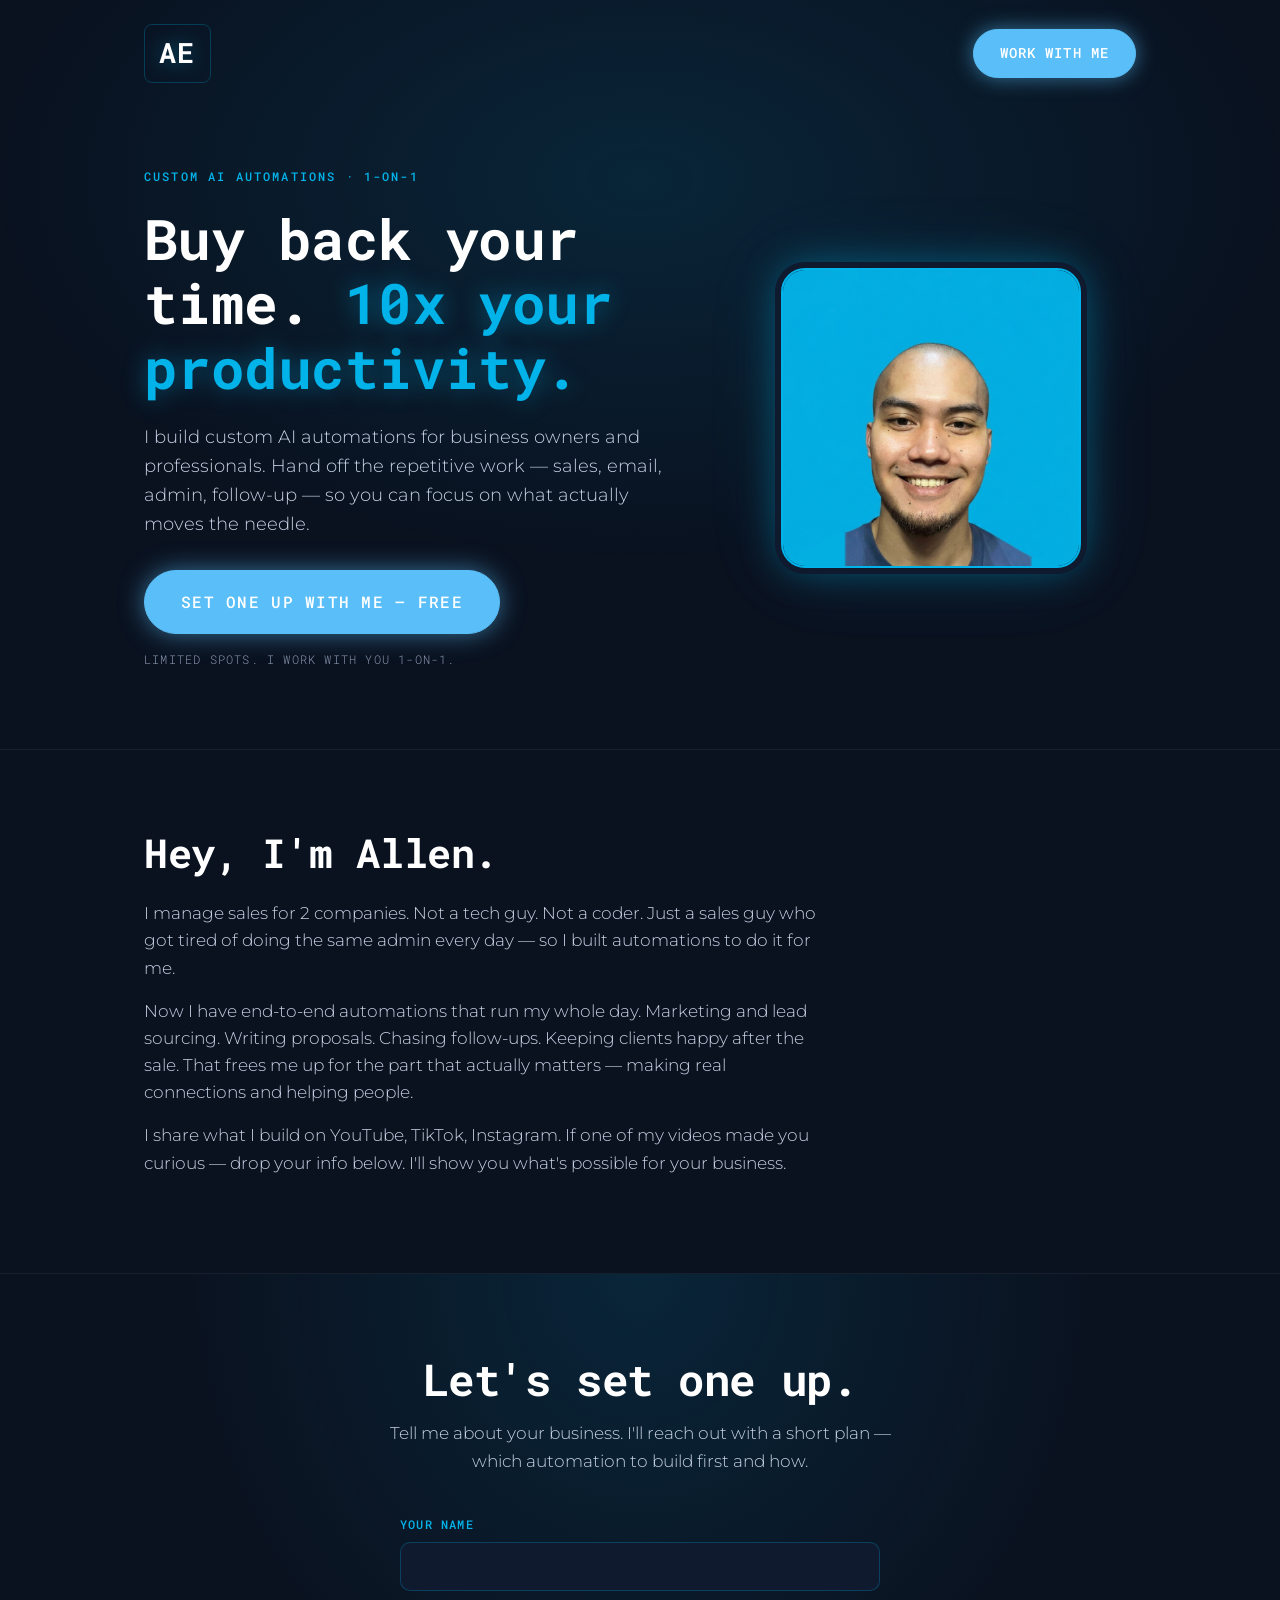
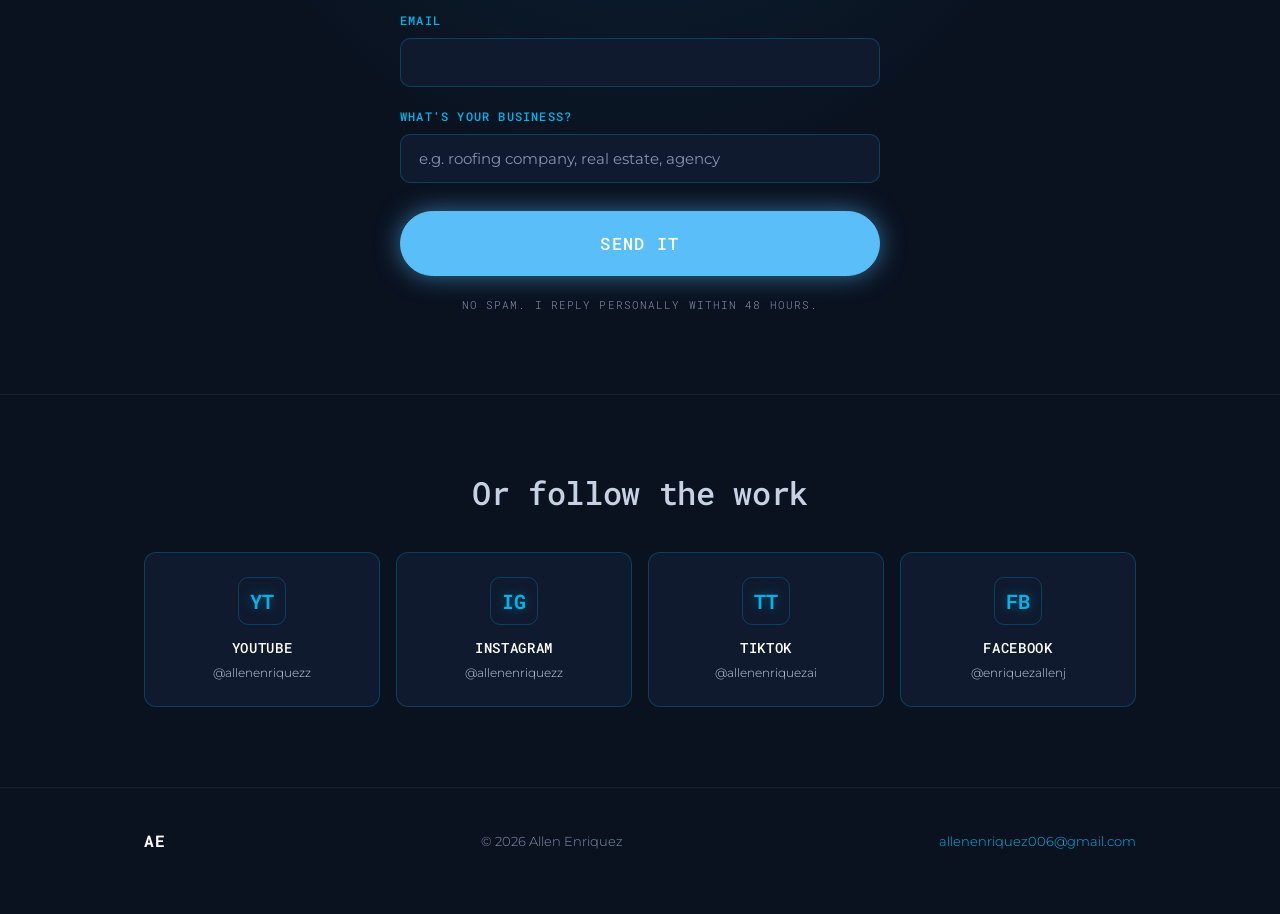
==== index.html @ 2a0cb43e "Brighter body text, bigger matching CTAs, reworded about close" ====
<!doctype html>
<html lang="en">
<head>
<meta charset="utf-8" />
<meta name="viewport" content="width=device-width, initial-scale=1" />
<title>Allen Enriquez — Buy Back Your Time with AI Automations</title>
<meta name="description" content="I build custom AI automations for business owners and professionals. Buy back your time. 10x your productivity." />
<meta property="og:title" content="Allen Enriquez — Buy Back Your Time with AI Automations" />
<meta property="og:description" content="Custom AI automations for business owners and professionals. Buy back your time. 10x your productivity." />
<meta property="og:type" content="website" />
<meta property="og:image" content="profile.png" />
<link rel="preconnect" href="https://fonts.googleapis.com" />
<link rel="preconnect" href="https://fonts.gstatic.com" crossorigin />
<link href="https://fonts.googleapis.com/css2?family=Montserrat:wght@300;400;600&family=Roboto+Mono:wght@500;700&display=swap" rel="stylesheet" />
<link rel="stylesheet" href="style.css" />
</head>
<body>

<div class="bg-glow"></div>

<header class="nav">
  <div class="wrap nav-inner">
    <a class="logo" href="/" aria-label="Allen Enriquez home">AE</a>
    <a class="nav-cta" href="#connect">Work with me</a>
  </div>
</header>

<section class="hero">
  <div class="wrap hero-grid">
    <div class="hero-copy">
      <p class="kicker">CUSTOM AI AUTOMATIONS · 1-ON-1</p>
      <h1>Buy back your time. <span class="hl">10x your productivity.</span></h1>
      <p class="sub">I build custom AI automations for business owners and professionals. Hand off the repetitive work — sales, email, admin, follow-up — so you can focus on what actually moves the needle.</p>
      <a class="btn primary" href="#connect">Set one up with me — free</a>
      <p class="trust">Limited spots. I work with you 1-on-1.</p>
    </div>
    <div class="hero-photo">
      <div class="photo-frame">
        <img src="profile.png" alt="Allen Enriquez" />
      </div>
    </div>
  </div>
</section>

<section class="about">
  <div class="wrap">
    <h2>Hey, I'm Allen.</h2>
    <p>I manage sales for 2 companies. Not a tech guy. Not a coder. Just a sales guy who got tired of doing the same admin every day — so I built automations to do it for me.</p>
    <p>Now I have end-to-end automations that run my whole day. Marketing and lead sourcing. Writing proposals. Chasing follow-ups. Keeping clients happy after the sale. That frees me up for the part that actually matters — making real connections and helping people.</p>
    <p>I share what I build on YouTube, TikTok, Instagram. If one of my videos made you curious — drop your info below. I'll show you what's possible for your business.</p>
  </div>
</section>

<section id="connect" class="connect">
  <div class="wrap">
    <h2>Let's set one up.</h2>
    <p class="connect-sub">Tell me about your business. I'll reach out with a short plan — which automation to build first and how.</p>

    <form class="lead-form" action="https://formspree.io/f/xeevzwkg" method="POST">
      <div class="field">
        <label for="name">Your name</label>
        <input id="name" name="name" type="text" required autocomplete="name" />
      </div>
      <div class="field">
        <label for="email">Email</label>
        <input id="email" name="email" type="email" required autocomplete="email" />
      </div>
      <div class="field">
        <label for="business">What's your business?</label>
        <input id="business" name="business" type="text" required placeholder="e.g. roofing company, real estate, agency" />
      </div>
      <button type="submit" class="btn primary big">Send it</button>
      <p class="form-note">No spam. I reply personally within 48 hours.</p>
    </form>
  </div>
</section>

<section class="socials">
  <div class="wrap">
    <h2>Or follow the work</h2>
    <div class="social-grid">
      <a class="social-card" href="https://www.youtube.com/@allenenriquezz" target="_blank" rel="noopener">
        <div class="social-icon">YT</div>
        <div class="social-label">YouTube</div>
        <div class="social-handle">@allenenriquezz</div>
      </a>
      <a class="social-card" href="https://www.instagram.com/allenenriquezz" target="_blank" rel="noopener">
        <div class="social-icon">IG</div>
        <div class="social-label">Instagram</div>
        <div class="social-handle">@allenenriquezz</div>
      </a>
      <a class="social-card" href="https://www.tiktok.com/@allenenriquezai" target="_blank" rel="noopener">
        <div class="social-icon">TT</div>
        <div class="social-label">TikTok</div>
        <div class="social-handle">@allenenriquezai</div>
      </a>
      <a class="social-card" href="https://www.facebook.com/profile.php?id=61574343211417" target="_blank" rel="noopener">
        <div class="social-icon">FB</div>
        <div class="social-label">Facebook</div>
        <div class="social-handle">@enriquezallenj</div>
      </a>
    </div>
  </div>
</section>

<footer>
  <div class="wrap foot">
    <p class="foot-logo">AE</p>
    <p>&copy; <span id="yr"></span> Allen Enriquez</p>
    <p><a href="mailto:allenenriquez006@gmail.com">allenenriquez006@gmail.com</a></p>
  </div>
</footer>

<script>document.getElementById('yr').textContent = new Date().getFullYear();</script>
</body>
</html>
---- style.css ----
:root {
  --blue: #02B3E9;
  --blue-glow: rgba(2, 179, 233, 0.45);
  --blue-soft: rgba(2, 179, 233, 0.12);
  --btn-blue: #5ABEF8;
  --btn-blue-hover: #3FA8E8;
  --btn-blue-glow: rgba(90, 190, 248, 0.55);
  --navy: #0a1220;
  --navy-2: #0f1a2e;
  --navy-3: #162341;
  --white: #ffffff;
  --grey: #c6d1e3;
  --grey-dim: #8592ab;
  --border: rgba(2, 179, 233, 0.25);
}

* { box-sizing: border-box; margin: 0; padding: 0; }

html, body {
  background: var(--navy);
  color: var(--white);
  font-family: 'Montserrat', system-ui, -apple-system, sans-serif;
  font-weight: 300;
  line-height: 1.6;
  -webkit-font-smoothing: antialiased;
  overflow-x: hidden;
}

.bg-glow {
  position: fixed;
  top: -30vh;
  left: 50%;
  transform: translateX(-50%);
  width: 120vw;
  height: 100vh;
  background: radial-gradient(ellipse at center, var(--blue-soft) 0%, transparent 60%);
  pointer-events: none;
  z-index: 0;
}

.wrap {
  max-width: 1040px;
  margin: 0 auto;
  padding: 0 24px;
  position: relative;
  z-index: 1;
}

a { color: var(--blue); text-decoration: none; }
a:hover { opacity: 0.85; }

h1, h2, h3 {
  font-family: 'Roboto Mono', monospace;
  font-weight: 700;
  letter-spacing: -0.01em;
  line-height: 1.15;
}

.hl {
  color: var(--blue);
  text-shadow: 0 0 24px var(--blue-glow);
}

/* Nav */
.nav {
  padding: 24px 0;
  position: relative;
  z-index: 10;
}
.nav-inner {
  display: flex;
  justify-content: space-between;
  align-items: center;
}
.logo {
  font-family: 'Roboto Mono', monospace;
  font-weight: 700;
  font-size: 28px;
  color: var(--white);
  letter-spacing: 0.05em;
  text-shadow: 0 0 20px var(--blue-glow);
  border: 1px solid var(--border);
  padding: 6px 14px;
  border-radius: 8px;
}
.nav-cta {
  font-family: 'Roboto Mono', monospace;
  font-weight: 500;
  font-size: 14px;
  text-transform: uppercase;
  letter-spacing: 0.08em;
  color: var(--white);
  background: var(--btn-blue);
  padding: 12px 26px;
  border: 1px solid var(--btn-blue);
  border-radius: 999px;
  transition: all 0.2s;
  box-shadow: 0 0 20px var(--btn-blue-glow);
}
.nav-cta:hover {
  background: var(--btn-blue-hover);
  border-color: var(--btn-blue-hover);
  box-shadow: 0 0 28px var(--btn-blue-glow);
  opacity: 1;
}

/* Hero */
.hero {
  padding: 60px 0 80px;
}
.hero-grid {
  display: grid;
  grid-template-columns: 1.3fr 1fr;
  gap: 48px;
  align-items: center;
}
.kicker {
  font-family: 'Roboto Mono', monospace;
  font-size: 12px;
  font-weight: 500;
  text-transform: uppercase;
  letter-spacing: 0.18em;
  color: var(--blue);
  margin-bottom: 20px;
}
.hero h1 {
  font-size: clamp(36px, 5vw, 56px);
  margin-bottom: 24px;
}
.sub {
  font-size: 18px;
  color: var(--grey);
  margin-bottom: 32px;
  max-width: 540px;
}
.trust {
  font-family: 'Roboto Mono', monospace;
  font-size: 12px;
  color: var(--grey-dim);
  text-transform: uppercase;
  letter-spacing: 0.1em;
  margin-top: 16px;
}

/* Photo */
.hero-photo {
  display: flex;
  justify-content: center;
}
.photo-frame {
  width: 300px;
  height: 300px;
  border-radius: 24px;
  overflow: hidden;
  border: 2px solid var(--blue);
  box-shadow:
    0 0 0 6px var(--navy-2),
    0 0 40px var(--blue-glow),
    0 0 80px var(--blue-soft);
  position: relative;
}
.photo-frame img {
  width: 100%;
  height: 100%;
  object-fit: cover;
  display: block;
}

/* Buttons */
.btn {
  display: inline-block;
  font-family: 'Roboto Mono', monospace;
  font-weight: 500;
  font-size: 16px;
  text-transform: uppercase;
  letter-spacing: 0.08em;
  padding: 18px 36px;
  border-radius: 999px;
  border: 1px solid var(--btn-blue);
  cursor: pointer;
  transition: all 0.2s;
}
.btn.primary {
  background: var(--btn-blue);
  color: var(--white);
  box-shadow: 0 0 24px var(--btn-blue-glow);
}
.btn.primary:hover {
  background: var(--btn-blue-hover);
  border-color: var(--btn-blue-hover);
  color: var(--white);
  box-shadow: 0 0 36px var(--btn-blue-glow);
  opacity: 1;
}
.btn.big {
  padding: 20px 44px;
  font-size: 17px;
}

/* About */
.about {
  padding: 80px 0;
  border-top: 1px solid rgba(255, 255, 255, 0.06);
}
.about h2 {
  font-size: clamp(28px, 3.5vw, 40px);
  margin-bottom: 24px;
}
.about p {
  font-size: 17px;
  color: var(--grey);
  max-width: 680px;
  margin-bottom: 16px;
}

/* Connect / form */
.connect {
  padding: 80px 0;
  background:
    radial-gradient(ellipse at top, var(--blue-soft) 0%, transparent 50%),
    var(--navy);
  border-top: 1px solid rgba(255, 255, 255, 0.06);
}
.connect h2 {
  font-size: clamp(32px, 4vw, 44px);
  text-align: center;
  margin-bottom: 16px;
}
.connect-sub {
  text-align: center;
  color: var(--grey);
  font-size: 17px;
  max-width: 520px;
  margin: 0 auto 40px;
}
.lead-form {
  max-width: 480px;
  margin: 0 auto;
}
.field {
  margin-bottom: 20px;
}
.field label {
  display: block;
  font-family: 'Roboto Mono', monospace;
  font-size: 12px;
  font-weight: 500;
  text-transform: uppercase;
  letter-spacing: 0.1em;
  color: var(--blue);
  margin-bottom: 8px;
}
.field input {
  width: 100%;
  background: var(--navy-2);
  border: 1px solid var(--border);
  border-radius: 10px;
  padding: 14px 18px;
  color: var(--white);
  font-family: 'Montserrat', sans-serif;
  font-size: 15px;
  transition: all 0.2s;
}
.field input:focus {
  outline: none;
  border-color: var(--blue);
  box-shadow: 0 0 16px var(--blue-glow);
}
.field input::placeholder {
  color: var(--grey-dim);
}
.lead-form .btn {
  width: 100%;
  margin-top: 8px;
}
.form-note {
  text-align: center;
  font-family: 'Roboto Mono', monospace;
  font-size: 11px;
  color: var(--grey-dim);
  text-transform: uppercase;
  letter-spacing: 0.1em;
  margin-top: 20px;
}

/* Socials */
.socials {
  padding: 80px 0;
  border-top: 1px solid rgba(255, 255, 255, 0.06);
}
.socials h2 {
  font-size: clamp(24px, 3vw, 32px);
  text-align: center;
  margin-bottom: 40px;
  color: var(--grey);
  font-weight: 500;
}
.social-grid {
  display: grid;
  grid-template-columns: repeat(4, 1fr);
  gap: 16px;
}
.social-card {
  background: var(--navy-2);
  border: 1px solid var(--border);
  border-radius: 12px;
  padding: 24px;
  text-align: center;
  color: var(--white);
  transition: all 0.2s;
}
.social-card:hover {
  border-color: var(--blue);
  box-shadow: 0 0 20px var(--blue-glow);
  transform: translateY(-2px);
  opacity: 1;
}
.social-icon {
  font-family: 'Roboto Mono', monospace;
  font-weight: 700;
  font-size: 20px;
  color: var(--blue);
  width: 48px;
  height: 48px;
  border-radius: 10px;
  border: 1px solid var(--border);
  display: flex;
  align-items: center;
  justify-content: center;
  margin: 0 auto 12px;
  text-shadow: 0 0 12px var(--blue-glow);
}
.social-label {
  font-family: 'Roboto Mono', monospace;
  font-weight: 500;
  font-size: 14px;
  text-transform: uppercase;
  letter-spacing: 0.05em;
  margin-bottom: 4px;
}
.social-handle {
  font-size: 12px;
  color: var(--grey);
}

/* Footer */
footer {
  padding: 40px 0 60px;
  border-top: 1px solid rgba(255, 255, 255, 0.06);
}
.foot {
  display: flex;
  justify-content: space-between;
  align-items: center;
  gap: 16px;
  font-size: 13px;
  color: var(--grey-dim);
  flex-wrap: wrap;
}
.foot-logo {
  font-family: 'Roboto Mono', monospace;
  font-weight: 700;
  font-size: 16px;
  color: var(--white);
  letter-spacing: 0.05em;
}

/* Responsive */
@media (max-width: 760px) {
  .hero-grid {
    grid-template-columns: 1fr;
    text-align: center;
  }
  .hero-copy .kicker,
  .hero-copy .sub,
  .hero-copy .trust {
    margin-left: auto;
    margin-right: auto;
  }
  .hero-photo {
    order: -1;
  }
  .photo-frame {
    width: 240px;
    height: 240px;
    border-radius: 20px;
  }
  .social-grid {
    grid-template-columns: repeat(2, 1fr);
  }
  .about p {
    margin-left: auto;
    margin-right: auto;
  }
}
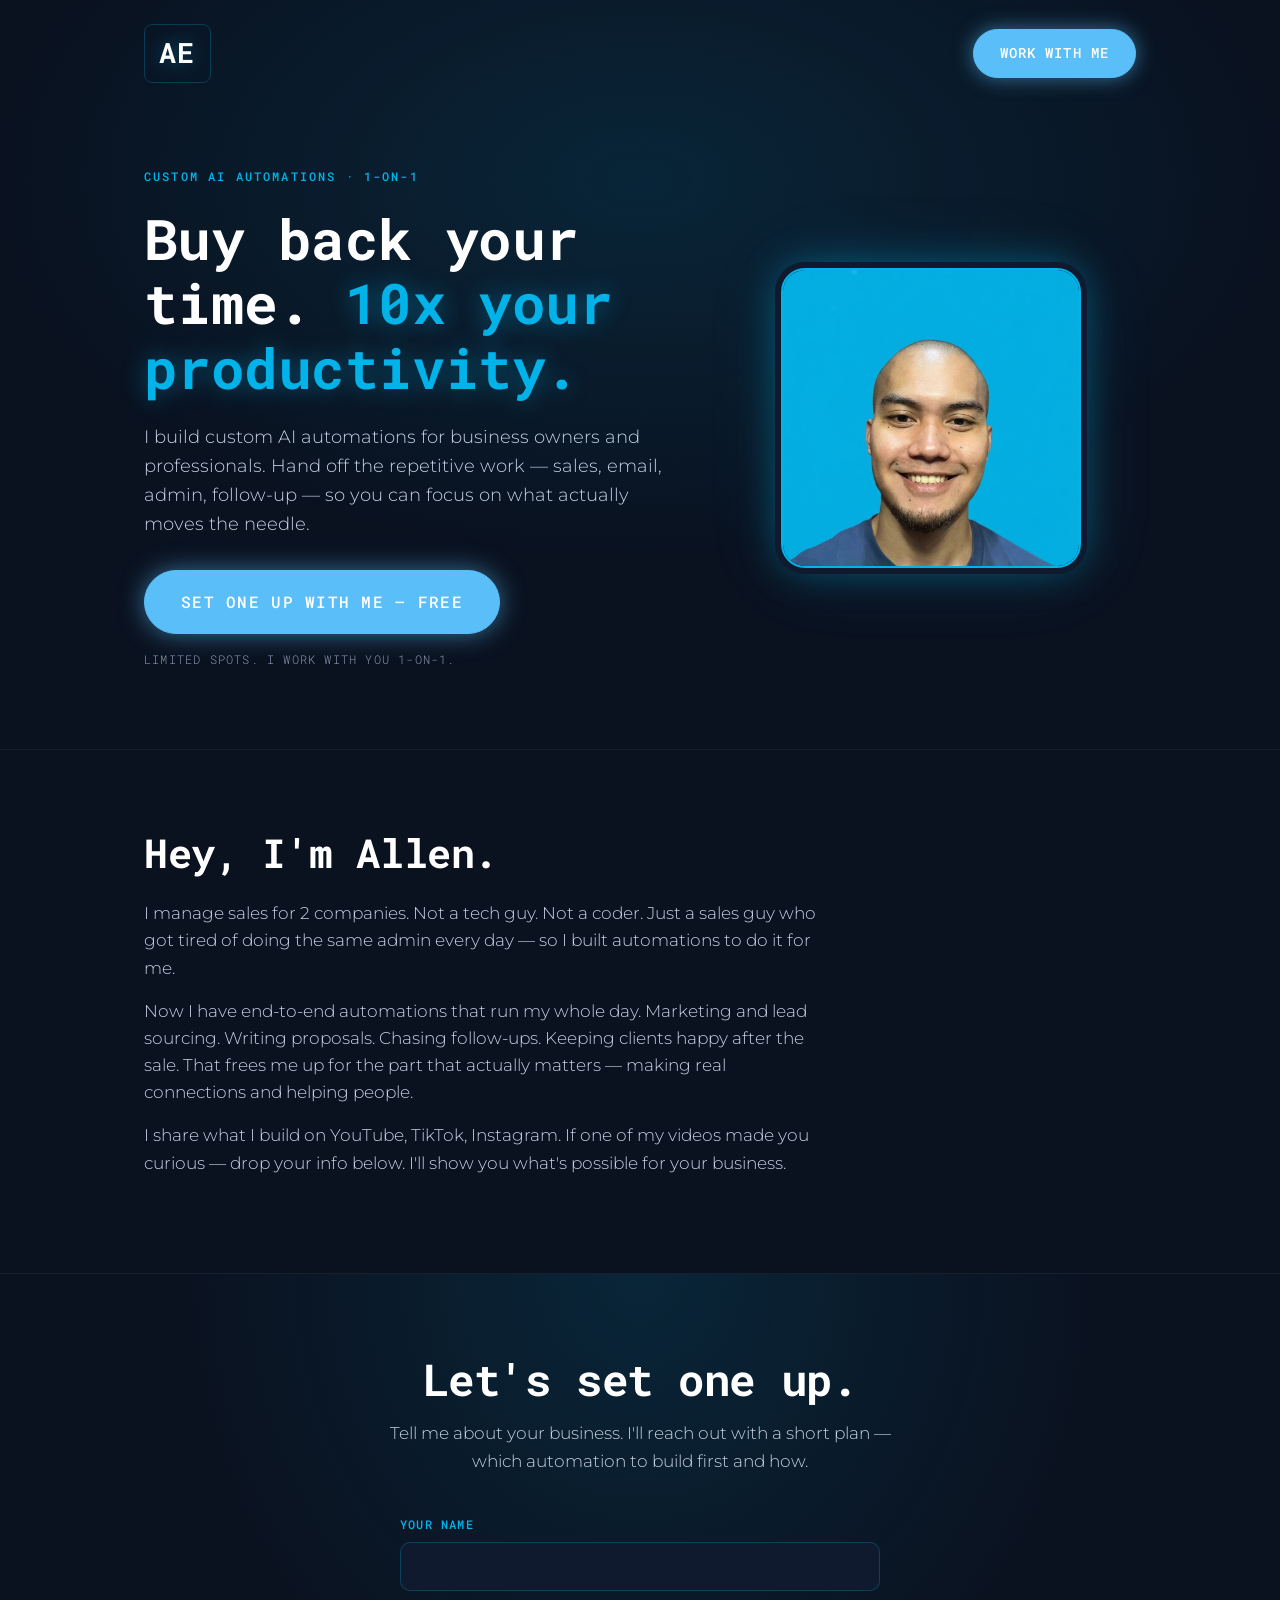
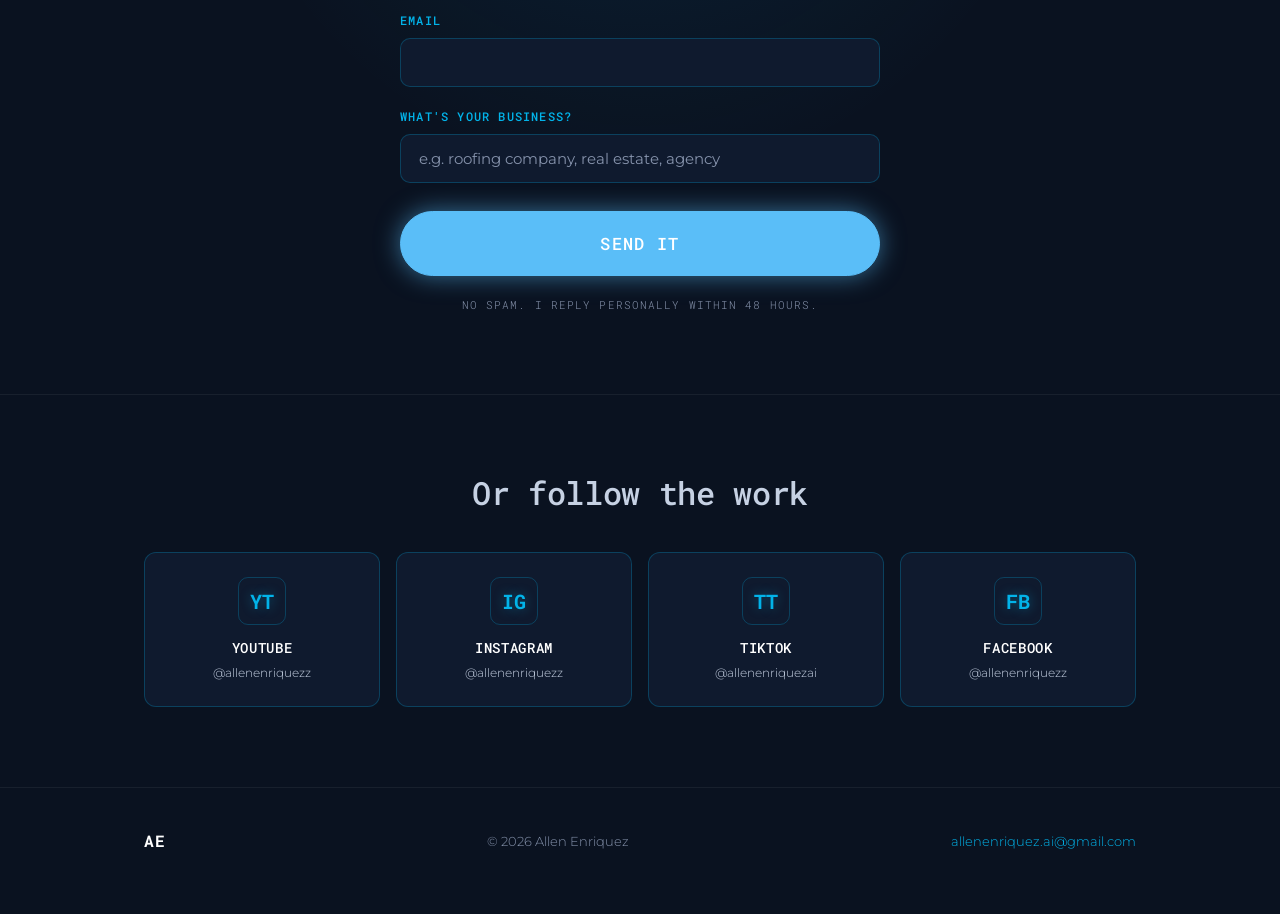
==== commit fa933978: "FB handle, email, use original photo" ====
--- a/index.html
+++ b/index.html
@@ -94,10 +94,10 @@
         <div class="social-label">TikTok</div>
         <div class="social-handle">@allenenriquezai</div>
       </a>
-      <a class="social-card" href="https://www.facebook.com/profile.php?id=61574343211417" target="_blank" rel="noopener">
+      <a class="social-card" href="https://www.facebook.com/allenenriquezz" target="_blank" rel="noopener">
         <div class="social-icon">FB</div>
         <div class="social-label">Facebook</div>
-        <div class="social-handle">@enriquezallenj</div>
+        <div class="social-handle">@allenenriquezz</div>
       </a>
     </div>
   </div>
@@ -107,7 +107,7 @@
   <div class="wrap foot">
     <p class="foot-logo">AE</p>
     <p>&copy; <span id="yr"></span> Allen Enriquez</p>
-    <p><a href="mailto:allenenriquez006@gmail.com">allenenriquez006@gmail.com</a></p>
+    <p><a href="mailto:allenenriquez.ai@gmail.com">allenenriquez.ai@gmail.com</a></p>
   </div>
 </footer>
 
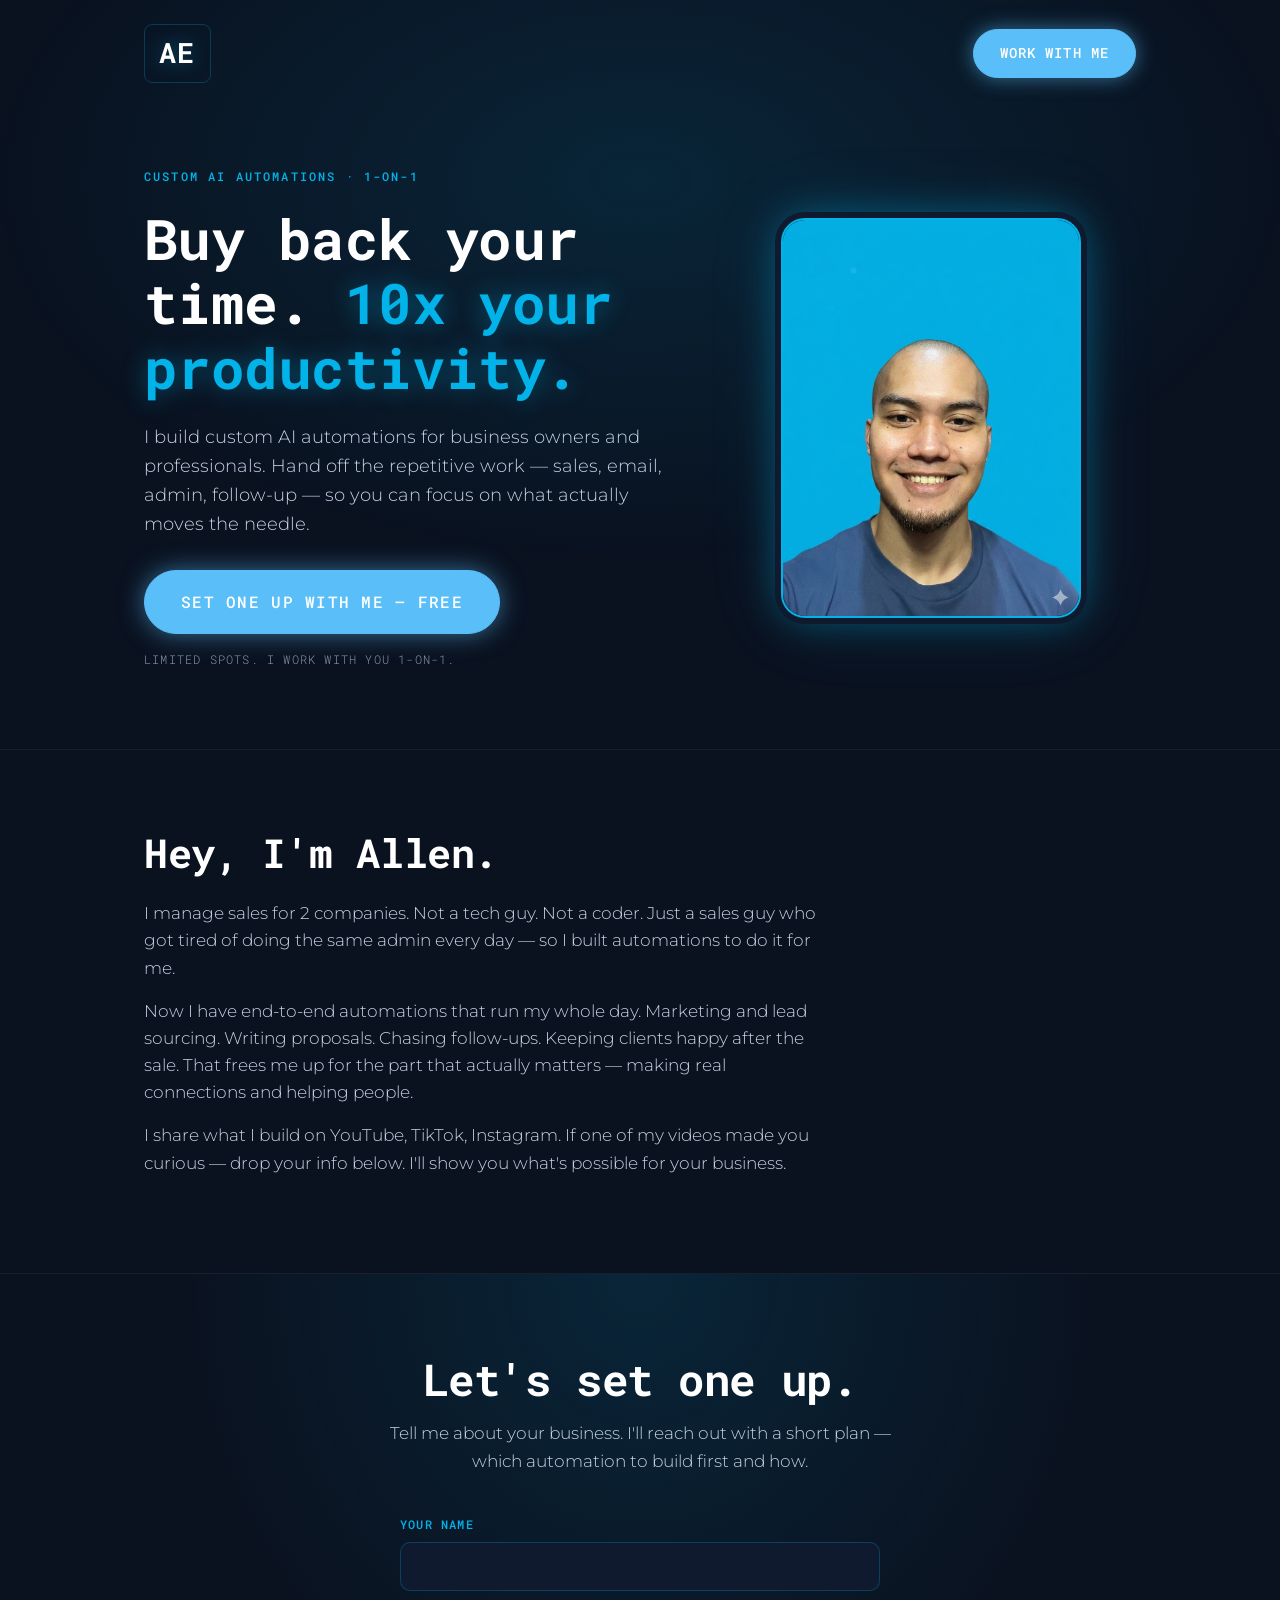
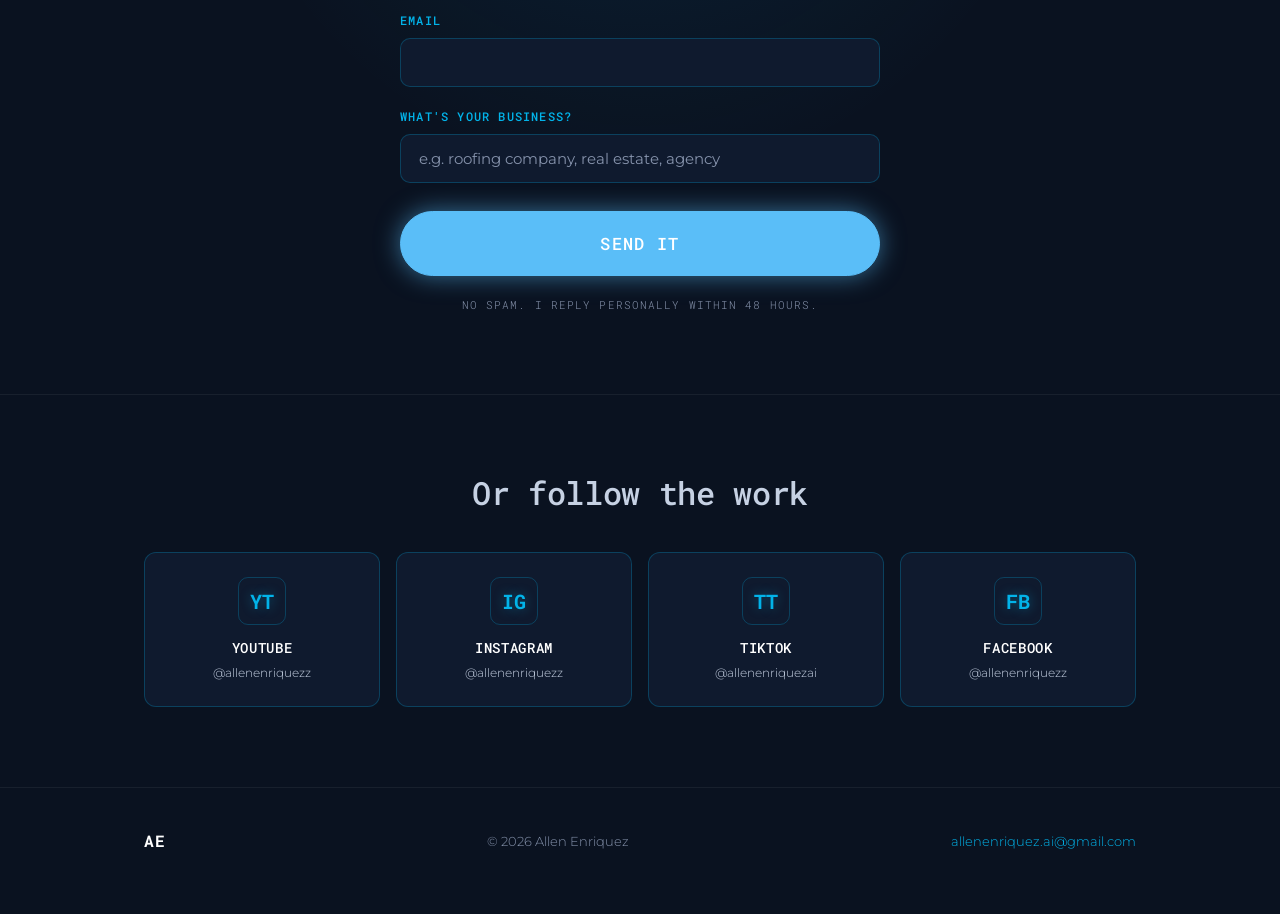
==== commit aa20abc5: "Swap hero photo to profile-original.png + portrait frame Photo was cropping shoulders at 1:1 square." ====
--- a/index.html
+++ b/index.html
@@ -36,7 +36,7 @@
     </div>
     <div class="hero-photo">
       <div class="photo-frame">
-        <img src="profile.png" alt="Allen Enriquez" />
+        <img src="profile-original.png" alt="Allen Enriquez" />
       </div>
     </div>
   </div>
--- a/style.css
+++ b/style.css
@@ -149,7 +149,7 @@
 }
 .photo-frame {
   width: 300px;
-  height: 300px;
+  aspect-ratio: 3 / 4;
   border-radius: 24px;
   overflow: hidden;
   border: 2px solid var(--blue);
@@ -382,7 +382,7 @@
   }
   .photo-frame {
     width: 240px;
-    height: 240px;
+    aspect-ratio: 3 / 4;
     border-radius: 20px;
   }
   .social-grid {
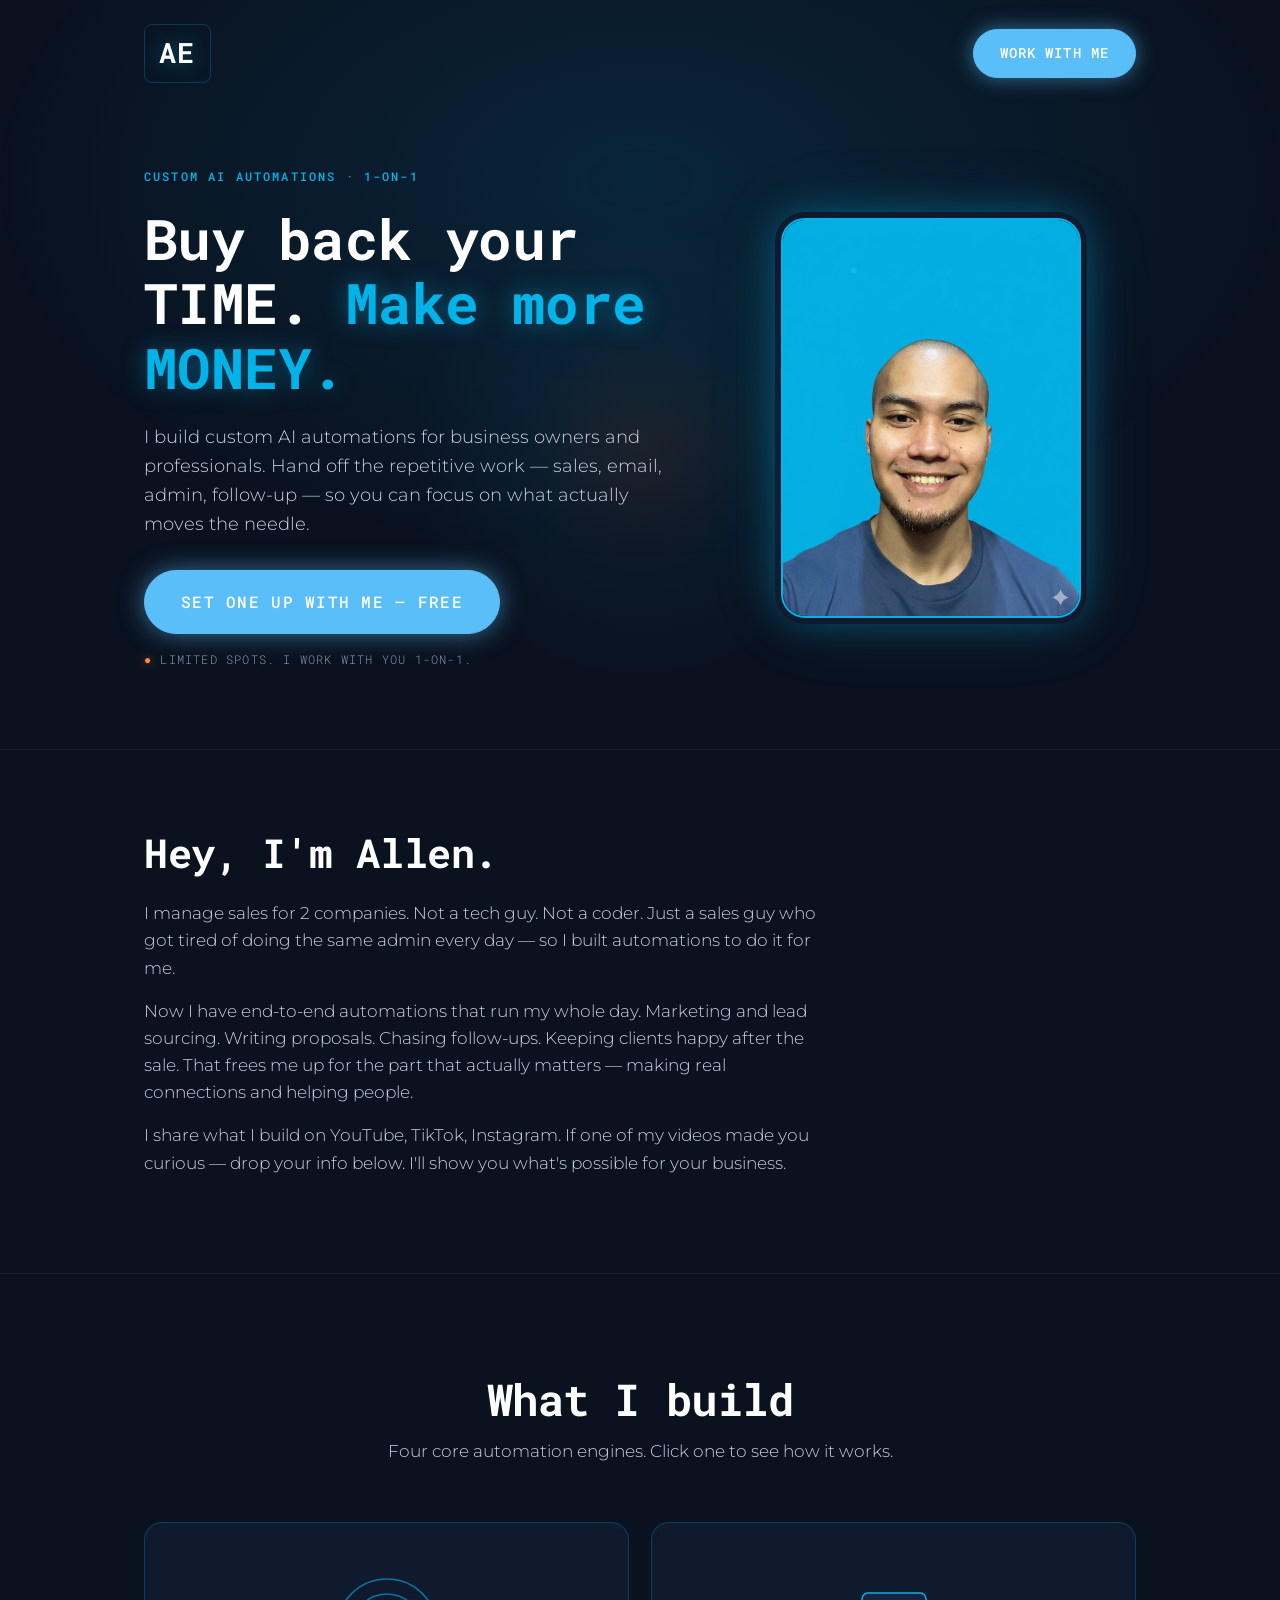
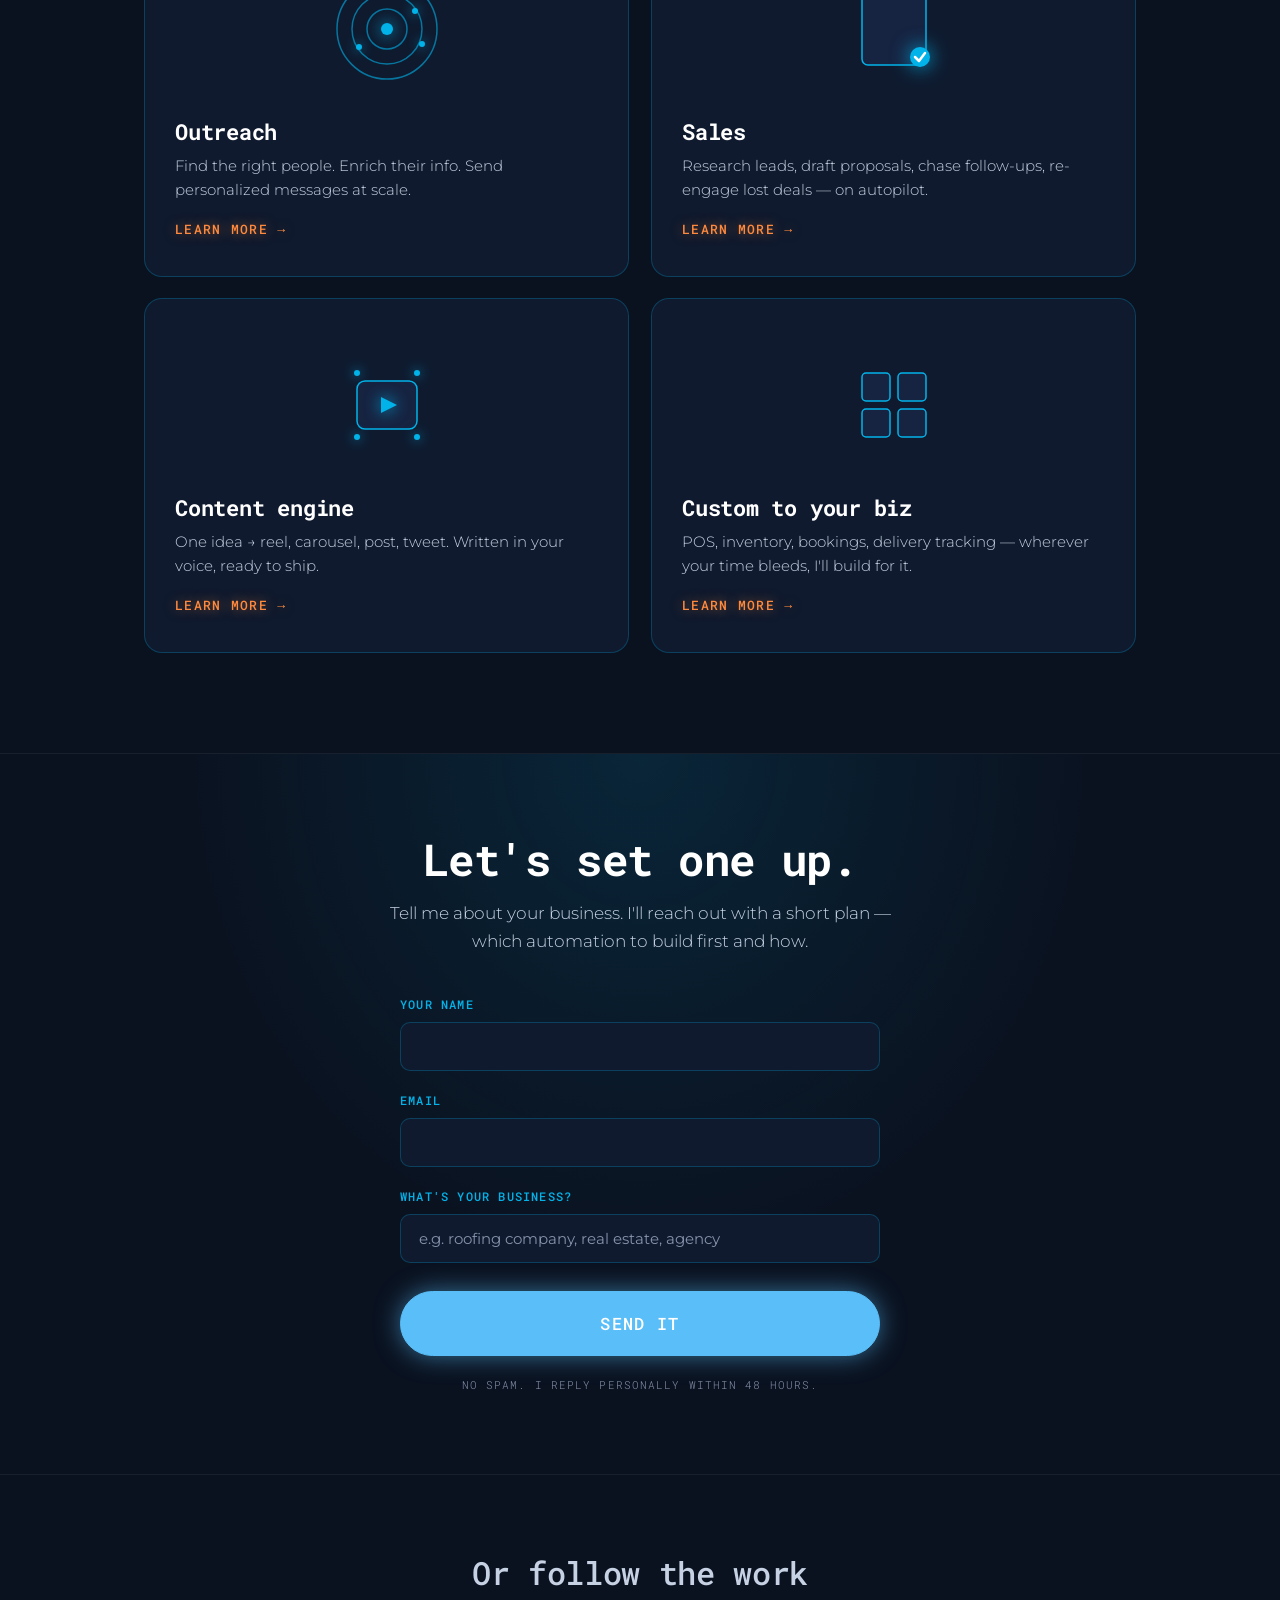
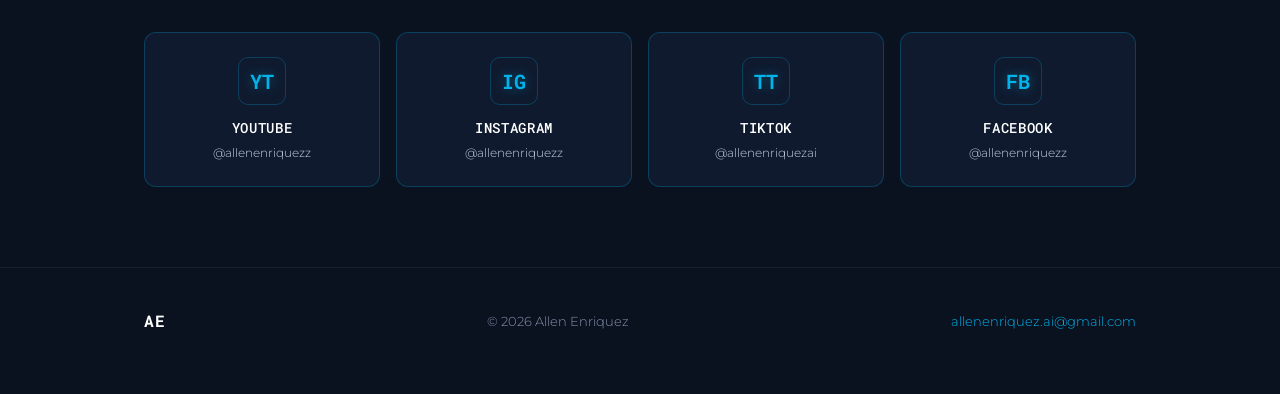
==== commit 79270d18: "Redesign: 4 service pages + animated illustrations + cursor effects - Split services into Outreach/S" ====
--- a/index.html
+++ b/index.html
@@ -3,12 +3,13 @@
 <head>
 <meta charset="utf-8" />
 <meta name="viewport" content="width=device-width, initial-scale=1" />
-<title>Allen Enriquez — Buy Back Your Time with AI Automations</title>
-<meta name="description" content="I build custom AI automations for business owners and professionals. Buy back your time. 10x your productivity." />
-<meta property="og:title" content="Allen Enriquez — Buy Back Your Time with AI Automations" />
-<meta property="og:description" content="Custom AI automations for business owners and professionals. Buy back your time. 10x your productivity." />
+<title>Allen Enriquez - AI Automations</title>
+<meta name="description" content="I build custom AI automations for business owners and professionals. Buy back your time. Make more money." />
+<meta property="og:title" content="Allen Enriquez - AI Automations" />
+<meta property="og:description" content="Custom AI automations for business owners and professionals. Buy back your time. Make more money." />
 <meta property="og:type" content="website" />
-<meta property="og:image" content="profile.png" />
+<meta property="og:image" content="profile-original.png" />
+<link rel="icon" type="image/svg+xml" href="data:image/svg+xml,%3Csvg xmlns='http://www.w3.org/2000/svg' viewBox='0 0 64 64'%3E%3Crect width='64' height='64' rx='12' fill='%230A1420'/%3E%3Ctext x='32' y='42' font-family='Roboto Mono,monospace' font-size='26' font-weight='700' fill='%23ffffff' text-anchor='middle'%3EAE%3C/text%3E%3C/svg%3E" />
 <link rel="preconnect" href="https://fonts.googleapis.com" />
 <link rel="preconnect" href="https://fonts.gstatic.com" crossorigin />
 <link href="https://fonts.googleapis.com/css2?family=Montserrat:wght@300;400;600&family=Roboto+Mono:wght@500;700&display=swap" rel="stylesheet" />
@@ -29,12 +30,17 @@
   <div class="wrap hero-grid">
     <div class="hero-copy">
       <p class="kicker">CUSTOM AI AUTOMATIONS · 1-ON-1</p>
-      <h1>Buy back your time. <span class="hl">10x your productivity.</span></h1>
+      <h1>Buy back your TIME. <span class="hl">Make more MONEY.</span></h1>
       <p class="sub">I build custom AI automations for business owners and professionals. Hand off the repetitive work — sales, email, admin, follow-up — so you can focus on what actually moves the needle.</p>
+      <div class="hero-photo mobile-only">
+        <div class="photo-frame">
+          <img src="profile-original.png" alt="Allen Enriquez" />
+        </div>
+      </div>
       <a class="btn primary" href="#connect">Set one up with me — free</a>
       <p class="trust">Limited spots. I work with you 1-on-1.</p>
     </div>
-    <div class="hero-photo">
+    <div class="hero-photo desktop-only">
       <div class="photo-frame">
         <img src="profile-original.png" alt="Allen Enriquez" />
       </div>
@@ -48,6 +54,77 @@
     <p>I manage sales for 2 companies. Not a tech guy. Not a coder. Just a sales guy who got tired of doing the same admin every day — so I built automations to do it for me.</p>
     <p>Now I have end-to-end automations that run my whole day. Marketing and lead sourcing. Writing proposals. Chasing follow-ups. Keeping clients happy after the sale. That frees me up for the part that actually matters — making real connections and helping people.</p>
     <p>I share what I build on YouTube, TikTok, Instagram. If one of my videos made you curious — drop your info below. I'll show you what's possible for your business.</p>
+  </div>
+</section>
+
+<section class="services">
+  <div class="wrap">
+    <h2 class="reveal">What I build</h2>
+    <p class="services-sub reveal">Four core automation engines. Click one to see how it works.</p>
+    <div class="service-grid">
+      <a class="service-card tilt reveal" href="outreach.html">
+        <div class="service-illus">
+          <svg viewBox="0 0 120 120" xmlns="http://www.w3.org/2000/svg">
+            <circle class="radar-ring r1" cx="60" cy="60" r="20" />
+            <circle class="radar-ring r2" cx="60" cy="60" r="35" />
+            <circle class="radar-ring r3" cx="60" cy="60" r="50" />
+            <circle class="radar-core" cx="60" cy="60" r="6" />
+            <circle class="dot d1" cx="88" cy="42" r="3" />
+            <circle class="dot d2" cx="32" cy="78" r="3" />
+            <circle class="dot d3" cx="95" cy="75" r="3" />
+          </svg>
+        </div>
+        <h3>Outreach</h3>
+        <p>Find the right people. Enrich their info. Send personalized messages at scale.</p>
+        <span class="service-arrow">Learn more →</span>
+      </a>
+
+      <a class="service-card tilt reveal" href="sales.html">
+        <div class="service-illus">
+          <svg viewBox="0 0 120 120" xmlns="http://www.w3.org/2000/svg">
+            <rect class="doc-bg" x="28" y="24" width="64" height="72" rx="6" />
+            <line class="doc-line l1" x1="40" y1="42" x2="80" y2="42" />
+            <line class="doc-line l2" x1="40" y1="54" x2="72" y2="54" />
+            <line class="doc-line l3" x1="40" y1="66" x2="76" y2="66" />
+            <circle class="doc-check" cx="86" cy="88" r="10" />
+            <path class="doc-check-mark" d="M81 88 L85 92 L91 84" />
+          </svg>
+        </div>
+        <h3>Sales</h3>
+        <p>Research leads, draft proposals, chase follow-ups, re-engage lost deals — on autopilot.</p>
+        <span class="service-arrow">Learn more →</span>
+      </a>
+
+      <a class="service-card tilt reveal" href="content.html">
+        <div class="service-illus">
+          <svg viewBox="0 0 120 120" xmlns="http://www.w3.org/2000/svg">
+            <rect class="play-bg" x="30" y="36" width="60" height="48" rx="8" />
+            <polygon class="play-tri" points="54,52 54,68 70,60" />
+            <circle class="burst b1" cx="30" cy="28" r="3" />
+            <circle class="burst b2" cx="90" cy="28" r="3" />
+            <circle class="burst b3" cx="30" cy="92" r="3" />
+            <circle class="burst b4" cx="90" cy="92" r="3" />
+          </svg>
+        </div>
+        <h3>Content engine</h3>
+        <p>One idea → reel, carousel, post, tweet. Written in your voice, ready to ship.</p>
+        <span class="service-arrow">Learn more →</span>
+      </a>
+
+      <a class="service-card tilt reveal" href="custom.html">
+        <div class="service-illus">
+          <svg viewBox="0 0 120 120" xmlns="http://www.w3.org/2000/svg">
+            <rect class="piece p1" x="28" y="28" width="28" height="28" rx="4" />
+            <rect class="piece p2" x="64" y="28" width="28" height="28" rx="4" />
+            <rect class="piece p3" x="28" y="64" width="28" height="28" rx="4" />
+            <rect class="piece p4" x="64" y="64" width="28" height="28" rx="4" />
+          </svg>
+        </div>
+        <h3>Custom to your biz</h3>
+        <p>POS, inventory, bookings, delivery tracking — wherever your time bleeds, I'll build for it.</p>
+        <span class="service-arrow">Learn more →</span>
+      </a>
+    </div>
   </div>
 </section>
 
@@ -79,22 +156,22 @@
   <div class="wrap">
     <h2>Or follow the work</h2>
     <div class="social-grid">
-      <a class="social-card" href="https://www.youtube.com/@allenenriquezz" target="_blank" rel="noopener">
+      <a class="social-card tilt" href="https://www.youtube.com/@allenenriquezz" target="_blank" rel="noopener">
         <div class="social-icon">YT</div>
         <div class="social-label">YouTube</div>
         <div class="social-handle">@allenenriquezz</div>
       </a>
-      <a class="social-card" href="https://www.instagram.com/allenenriquezz" target="_blank" rel="noopener">
+      <a class="social-card tilt" href="https://www.instagram.com/allenenriquezz" target="_blank" rel="noopener">
         <div class="social-icon">IG</div>
         <div class="social-label">Instagram</div>
         <div class="social-handle">@allenenriquezz</div>
       </a>
-      <a class="social-card" href="https://www.tiktok.com/@allenenriquezai" target="_blank" rel="noopener">
+      <a class="social-card tilt" href="https://www.tiktok.com/@allenenriquezai" target="_blank" rel="noopener">
         <div class="social-icon">TT</div>
         <div class="social-label">TikTok</div>
         <div class="social-handle">@allenenriquezai</div>
       </a>
-      <a class="social-card" href="https://www.facebook.com/allenenriquezz" target="_blank" rel="noopener">
+      <a class="social-card tilt" href="https://www.facebook.com/allenenriquezz" target="_blank" rel="noopener">
         <div class="social-icon">FB</div>
         <div class="social-label">Facebook</div>
         <div class="social-handle">@allenenriquezz</div>
@@ -111,6 +188,6 @@
   </div>
 </footer>
 
-<script>document.getElementById('yr').textContent = new Date().getFullYear();</script>
+<script src="effects.js"></script>
 </body>
 </html>
--- a/style.css
+++ b/style.css
@@ -5,6 +5,9 @@
   --btn-blue: #5ABEF8;
   --btn-blue-hover: #3FA8E8;
   --btn-blue-glow: rgba(90, 190, 248, 0.55);
+  --orange: #FF8A3D;
+  --orange-glow: rgba(255, 138, 61, 0.55);
+  --orange-soft: rgba(255, 138, 61, 0.12);
   --navy: #0a1220;
   --navy-2: #0f1a2e;
   --navy-3: #162341;
@@ -104,9 +107,25 @@
   opacity: 1;
 }
 
+/* Global cursor spotlight */
+#cursor-spotlight {
+  position: fixed;
+  top: 0;
+  left: 0;
+  width: 500px;
+  height: 500px;
+  margin: -250px 0 0 -250px;
+  pointer-events: none;
+  background: radial-gradient(circle, rgba(255, 138, 61, 0.08) 0%, rgba(2, 179, 233, 0.04) 35%, transparent 65%);
+  z-index: 2;
+  mix-blend-mode: screen;
+  will-change: transform;
+}
+
 /* Hero */
 .hero {
   padding: 60px 0 80px;
+  position: relative;
 }
 .hero-grid {
   display: grid;
@@ -141,12 +160,25 @@
   letter-spacing: 0.1em;
   margin-top: 16px;
 }
+.trust::before {
+  content: '●';
+  color: var(--orange);
+  text-shadow: 0 0 8px var(--orange-glow);
+  margin-right: 8px;
+  animation: trustpulse 1.6s ease-in-out infinite;
+}
+@keyframes trustpulse {
+  0%, 100% { opacity: 1; }
+  50% { opacity: 0.4; }
+}
 
 /* Photo */
 .hero-photo {
   display: flex;
   justify-content: center;
 }
+.hero-photo.mobile-only { display: none; }
+.hero-photo.mobile-only .photo-frame { margin: 8px auto 28px; }
 .photo-frame {
   width: 300px;
   aspect-ratio: 3 / 4;
@@ -195,6 +227,349 @@
 .btn.big {
   padding: 20px 44px;
   font-size: 17px;
+}
+
+/* Reveal on scroll */
+.reveal {
+  opacity: 0;
+  transform: translateY(24px);
+  transition: opacity 0.7s ease, transform 0.7s ease;
+}
+.reveal.in {
+  opacity: 1;
+  transform: translateY(0);
+}
+.service-card.reveal:nth-child(2) { transition-delay: 0.08s; }
+.service-card.reveal:nth-child(3) { transition-delay: 0.16s; }
+.service-card.reveal:nth-child(4) { transition-delay: 0.24s; }
+
+/* Services */
+.services {
+  padding: 100px 0;
+  border-top: 1px solid rgba(255, 255, 255, 0.06);
+}
+.services h2 {
+  font-size: clamp(30px, 4vw, 44px);
+  text-align: center;
+  margin-bottom: 14px;
+}
+.services-sub {
+  text-align: center;
+  color: var(--grey);
+  font-size: 17px;
+  max-width: 560px;
+  margin: 0 auto 56px;
+}
+.service-grid {
+  display: grid;
+  grid-template-columns: repeat(2, 1fr);
+  gap: 22px;
+  perspective: 1200px;
+}
+.service-card {
+  background: var(--navy-2);
+  border: 1px solid var(--border);
+  border-radius: 18px;
+  padding: 36px 30px;
+  color: var(--white);
+  display: flex;
+  flex-direction: column;
+  align-items: flex-start;
+  transition: border-color 0.3s, box-shadow 0.3s, transform 0.15s ease-out;
+  position: relative;
+  overflow: hidden;
+  transform-style: preserve-3d;
+  will-change: transform;
+}
+.service-card::before {
+  content: '';
+  position: absolute;
+  inset: 0;
+  background: radial-gradient(420px circle at var(--mx, 50%) var(--my, 50%), var(--blue-soft), transparent 45%);
+  opacity: 0;
+  transition: opacity 0.3s;
+  pointer-events: none;
+  border-radius: inherit;
+  z-index: 1;
+}
+.service-card > * { position: relative; z-index: 2; }
+.service-card:hover {
+  border-color: var(--blue);
+  box-shadow: 0 20px 50px rgba(0, 0, 0, 0.5), 0 0 32px var(--blue-glow);
+  opacity: 1;
+}
+.service-card:hover::before { opacity: 1; }
+.service-illus {
+  width: 100%;
+  height: 140px;
+  display: flex;
+  align-items: center;
+  justify-content: center;
+  margin-bottom: 20px;
+}
+.service-illus svg {
+  width: 120px;
+  height: 120px;
+}
+.service-card h3 {
+  font-size: 22px;
+  margin-bottom: 10px;
+  color: var(--white);
+}
+.service-card p {
+  font-size: 15px;
+  color: var(--grey);
+  line-height: 1.55;
+  margin-bottom: 18px;
+  flex: 1;
+}
+.service-arrow {
+  font-family: 'Roboto Mono', monospace;
+  font-size: 13px;
+  font-weight: 500;
+  text-transform: uppercase;
+  letter-spacing: 0.1em;
+  color: var(--orange);
+  text-shadow: 0 0 12px var(--orange-glow);
+  transition: transform 0.2s;
+  display: inline-block;
+}
+.service-card:hover .service-arrow { transform: translateX(4px); }
+
+/* SVG — Outreach radar */
+.radar-ring {
+  fill: none;
+  stroke: var(--blue);
+  stroke-width: 1.5;
+  opacity: 0.6;
+  transform-origin: center;
+}
+.radar-ring.r1 { animation: pulse 2.4s ease-out infinite; }
+.radar-ring.r2 { animation: pulse 2.4s ease-out 0.8s infinite; }
+.radar-ring.r3 { animation: pulse 2.4s ease-out 1.6s infinite; }
+.radar-core { fill: var(--blue); filter: drop-shadow(0 0 8px var(--blue)); }
+.dot { fill: var(--blue); filter: drop-shadow(0 0 6px var(--blue)); }
+.dot.d1 { animation: blink 1.8s ease-in-out infinite; }
+.dot.d2 { animation: blink 1.8s ease-in-out 0.6s infinite; }
+.dot.d3 { animation: blink 1.8s ease-in-out 1.2s infinite; }
+@keyframes pulse {
+  0% { transform: scale(0.4); opacity: 0.9; }
+  100% { transform: scale(1.2); opacity: 0; }
+}
+@keyframes blink {
+  0%, 100% { opacity: 1; }
+  50% { opacity: 0.2; }
+}
+
+/* SVG — Sales doc */
+.doc-bg { fill: var(--navy-3); stroke: var(--blue); stroke-width: 1.5; }
+.doc-line { stroke: var(--blue); stroke-width: 2; stroke-linecap: round; stroke-dasharray: 60; stroke-dashoffset: 60; }
+.doc-line.l1 { animation: draw 2.2s ease-out infinite; }
+.doc-line.l2 { animation: draw 2.2s ease-out 0.35s infinite; }
+.doc-line.l3 { animation: draw 2.2s ease-out 0.7s infinite; }
+.doc-check { fill: var(--blue); filter: drop-shadow(0 0 10px var(--blue)); animation: pop 2.2s ease-out 1.2s infinite; transform-origin: 86px 88px; }
+.doc-check-mark { stroke: var(--white); stroke-width: 2.5; fill: none; stroke-linecap: round; stroke-linejoin: round; animation: pop 2.2s ease-out 1.2s infinite; transform-origin: 86px 88px; }
+@keyframes draw {
+  0% { stroke-dashoffset: 60; }
+  50% { stroke-dashoffset: 0; }
+  100% { stroke-dashoffset: 0; }
+}
+@keyframes pop {
+  0%, 60% { transform: scale(0); opacity: 0; }
+  75% { transform: scale(1.2); opacity: 1; }
+  100% { transform: scale(1); opacity: 1; }
+}
+
+/* SVG — Content play */
+.play-bg { fill: var(--navy-3); stroke: var(--blue); stroke-width: 1.5; }
+.play-tri { fill: var(--blue); filter: drop-shadow(0 0 8px var(--blue)); transform-origin: 60px 60px; animation: tap 1.8s ease-in-out infinite; }
+.burst { fill: var(--blue); filter: drop-shadow(0 0 6px var(--blue)); transform-origin: 60px 60px; }
+.burst.b1 { animation: fly 1.8s ease-out infinite; }
+.burst.b2 { animation: fly 1.8s ease-out 0.2s infinite; }
+.burst.b3 { animation: fly 1.8s ease-out 0.4s infinite; }
+.burst.b4 { animation: fly 1.8s ease-out 0.6s infinite; }
+@keyframes tap {
+  0%, 100% { transform: scale(1); }
+  50% { transform: scale(1.15); }
+}
+@keyframes fly {
+  0% { transform: translate(0, 0) scale(1); opacity: 1; }
+  100% { transform: translate(0, 0) scale(1.8); opacity: 0; }
+}
+
+/* Step illustrations — shared building blocks */
+.mini-box { fill: var(--navy-3); stroke: var(--blue); stroke-width: 1.5; }
+.mini-fill { fill: var(--blue); filter: drop-shadow(0 0 6px var(--blue)); }
+.mini-line { stroke: var(--blue); stroke-width: 1.5; fill: none; stroke-linecap: round; }
+
+/* list rows appearing (outreach/prospect) */
+.row-rect { fill: var(--navy-3); stroke: var(--blue); stroke-width: 1; opacity: 0; }
+.row-rect.r1 { animation: rowIn 3s ease-out infinite; }
+.row-rect.r2 { animation: rowIn 3s ease-out 0.4s infinite; }
+.row-rect.r3 { animation: rowIn 3s ease-out 0.8s infinite; }
+.row-rect.r4 { animation: rowIn 3s ease-out 1.2s infinite; }
+.row-dot { fill: var(--blue); opacity: 0; }
+.row-dot.r1 { animation: rowIn 3s ease-out 0.1s infinite; }
+.row-dot.r2 { animation: rowIn 3s ease-out 0.5s infinite; }
+.row-dot.r3 { animation: rowIn 3s ease-out 0.9s infinite; }
+.row-dot.r4 { animation: rowIn 3s ease-out 1.3s infinite; }
+@keyframes rowIn {
+  0% { opacity: 0; transform: translateX(-10px); }
+  20%, 80% { opacity: 1; transform: translateX(0); }
+  100% { opacity: 0; }
+}
+
+/* enrichment grid cells lighting up */
+.cell { fill: var(--navy-3); stroke: var(--blue); stroke-width: 1; transition: fill 0.3s; }
+.cell.c1 { animation: cellFill 2.4s ease-in-out infinite; }
+.cell.c2 { animation: cellFill 2.4s ease-in-out 0.3s infinite; }
+.cell.c3 { animation: cellFill 2.4s ease-in-out 0.6s infinite; }
+.cell.c4 { animation: cellFill 2.4s ease-in-out 0.9s infinite; }
+.cell.c5 { animation: cellFill 2.4s ease-in-out 1.2s infinite; }
+.cell.c6 { animation: cellFill 2.4s ease-in-out 1.5s infinite; }
+@keyframes cellFill {
+  0%, 80%, 100% { fill: var(--navy-3); }
+  40% { fill: var(--blue); filter: drop-shadow(0 0 8px var(--blue)); }
+}
+
+/* chat bubble + typing dots */
+.bubble { fill: var(--navy-3); stroke: var(--blue); stroke-width: 1.5; }
+.type-dot { fill: var(--blue); }
+.type-dot.t1 { animation: typeb 1.4s ease-in-out infinite; }
+.type-dot.t2 { animation: typeb 1.4s ease-in-out 0.2s infinite; }
+.type-dot.t3 { animation: typeb 1.4s ease-in-out 0.4s infinite; }
+@keyframes typeb {
+  0%, 80%, 100% { opacity: 0.3; transform: translateY(0); }
+  40% { opacity: 1; transform: translateY(-3px); }
+}
+
+/* scan sweep (sales lead research) */
+.scan-lens { fill: none; stroke: var(--blue); stroke-width: 2; filter: drop-shadow(0 0 8px var(--blue)); animation: scan 3s ease-in-out infinite; }
+@keyframes scan {
+  0%, 100% { transform: translateX(-40px); }
+  50% { transform: translateX(40px); }
+}
+
+/* price tag pop (sales proposal) */
+.tag { fill: var(--blue); filter: drop-shadow(0 0 10px var(--blue)); transform-origin: center; animation: tagPop 2.4s ease-out infinite; }
+.tag-text { fill: var(--white); font-family: 'Roboto Mono', monospace; font-weight: 700; font-size: 14px; animation: tagPop 2.4s ease-out infinite; }
+@keyframes tagPop {
+  0%, 60% { transform: scale(0); opacity: 0; }
+  75% { transform: scale(1.2); opacity: 1; }
+  100% { transform: scale(1); opacity: 1; }
+}
+
+/* follow-up loop circle */
+.loop-circle { fill: none; stroke: var(--blue); stroke-width: 2; stroke-dasharray: 8 6; animation: loopSpin 4s linear infinite; transform-origin: center; filter: drop-shadow(0 0 6px var(--blue)); }
+@keyframes loopSpin { to { transform: rotate(360deg); } }
+
+/* revive dead → alive */
+.dead { fill: var(--grey-dim); animation: revive 3s ease-in-out infinite; }
+@keyframes revive {
+  0%, 40% { fill: var(--grey-dim); filter: none; }
+  70%, 100% { fill: var(--blue); filter: drop-shadow(0 0 12px var(--blue)); }
+}
+
+/* idea radiate to 4 formats */
+.core { fill: var(--orange); filter: drop-shadow(0 0 12px var(--orange-glow)); transform-origin: center; animation: tap 1.8s ease-in-out infinite; }
+.format { fill: var(--blue); stroke: var(--blue); stroke-width: 1.5; transform-origin: center; }
+.format.f1 { animation: appear 2.4s ease-out infinite; }
+.format.f2 { animation: appear 2.4s ease-out 0.3s infinite; }
+.format.f3 { animation: appear 2.4s ease-out 0.6s infinite; }
+.format.f4 { animation: appear 2.4s ease-out 0.9s infinite; }
+@keyframes appear {
+  0%, 30% { opacity: 0; transform: scale(0.3); }
+  60%, 90% { opacity: 1; transform: scale(1); }
+  100% { opacity: 0; transform: scale(1); }
+}
+
+/* trending bars */
+.bar { fill: var(--blue); filter: drop-shadow(0 0 4px var(--blue)); transform-origin: bottom; }
+.bar.b1 { animation: bar 1.8s ease-in-out infinite; }
+.bar.b2 { animation: bar 1.8s ease-in-out 0.15s infinite; }
+.bar.b3 { animation: bar 1.8s ease-in-out 0.3s infinite; }
+.bar.b4 { animation: bar 1.8s ease-in-out 0.45s infinite; }
+.bar.b5 { animation: bar 1.8s ease-in-out 0.6s infinite; }
+@keyframes bar {
+  0%, 100% { transform: scaleY(0.3); }
+  50% { transform: scaleY(1); }
+}
+
+/* audio waveform */
+.wbar { fill: var(--blue); transform-origin: center; filter: drop-shadow(0 0 3px var(--blue)); }
+.wbar.w1 { animation: wave 1.2s ease-in-out infinite; }
+.wbar.w2 { animation: wave 1.2s ease-in-out 0.1s infinite; }
+.wbar.w3 { animation: wave 1.2s ease-in-out 0.2s infinite; }
+.wbar.w4 { animation: wave 1.2s ease-in-out 0.3s infinite; }
+.wbar.w5 { animation: wave 1.2s ease-in-out 0.4s infinite; }
+.wbar.w6 { animation: wave 1.2s ease-in-out 0.5s infinite; }
+.wbar.w7 { animation: wave 1.2s ease-in-out 0.6s infinite; }
+@keyframes wave {
+  0%, 100% { transform: scaleY(0.2); }
+  50% { transform: scaleY(1); }
+}
+
+/* calendar checks popping */
+.cal-cell { fill: var(--navy-3); stroke: var(--blue); stroke-width: 1; }
+.cal-check { stroke: var(--blue); stroke-width: 2; fill: none; stroke-linecap: round; stroke-linejoin: round; opacity: 0; }
+.cal-check.k1 { animation: chPop 3s ease-out infinite; }
+.cal-check.k2 { animation: chPop 3s ease-out 0.4s infinite; }
+.cal-check.k3 { animation: chPop 3s ease-out 0.8s infinite; }
+.cal-check.k4 { animation: chPop 3s ease-out 1.2s infinite; }
+.cal-check.k5 { animation: chPop 3s ease-out 1.6s infinite; }
+.cal-check.k6 { animation: chPop 3s ease-out 2.0s infinite; }
+@keyframes chPop {
+  0%, 20% { opacity: 0; transform: scale(0); }
+  40%, 90% { opacity: 1; transform: scale(1); filter: drop-shadow(0 0 6px var(--blue)); }
+  100% { opacity: 0; transform: scale(1); }
+}
+
+/* two bubbles alternating (custom — problem) */
+.chat-left { fill: var(--navy-3); stroke: var(--blue); stroke-width: 1.5; transform-origin: center; animation: chatA 2.4s ease-in-out infinite; }
+.chat-right { fill: var(--blue); transform-origin: center; animation: chatA 2.4s ease-in-out 1.2s infinite; filter: drop-shadow(0 0 8px var(--blue-glow)); }
+@keyframes chatA {
+  0%, 50%, 100% { transform: scale(1); }
+  25% { transform: scale(1.08); }
+}
+
+/* flowchart connecting (custom — map workflow) */
+.flow-node { fill: var(--navy-3); stroke: var(--blue); stroke-width: 1.5; transform-origin: center; animation: nodePop 3s ease-out infinite; }
+.flow-node.n1 { animation-delay: 0s; }
+.flow-node.n2 { animation-delay: 0.4s; }
+.flow-node.n3 { animation-delay: 0.8s; }
+.flow-line { stroke: var(--blue); stroke-width: 2; fill: none; stroke-dasharray: 30; stroke-dashoffset: 30; }
+.flow-line.l1 { animation: flowDraw 3s ease-out 0.2s infinite; }
+.flow-line.l2 { animation: flowDraw 3s ease-out 0.6s infinite; }
+@keyframes nodePop {
+  0%, 80%, 100% { transform: scale(1); }
+  50% { filter: drop-shadow(0 0 10px var(--blue)); }
+}
+@keyframes flowDraw {
+  0%, 10% { stroke-dashoffset: 30; opacity: 0; }
+  30%, 90% { stroke-dashoffset: 0; opacity: 1; }
+  100% { stroke-dashoffset: 0; opacity: 0; }
+}
+
+/* gears (custom — build) */
+.gear { fill: none; stroke: var(--blue); stroke-width: 2; transform-origin: center; filter: drop-shadow(0 0 6px var(--blue)); }
+.gear.g1 { animation: gearA 4s linear infinite; }
+.gear.g2 { animation: gearB 4s linear infinite; }
+@keyframes gearA { to { transform: rotate(360deg); } }
+@keyframes gearB { to { transform: rotate(-360deg); } }
+
+/* iterate loop with check (custom — test) */
+.iter-arc { fill: none; stroke: var(--blue); stroke-width: 2.5; stroke-linecap: round; filter: drop-shadow(0 0 6px var(--blue)); transform-origin: center; animation: gearA 3s linear infinite; }
+.iter-check { stroke: var(--blue); stroke-width: 2.5; fill: none; stroke-linecap: round; stroke-linejoin: round; animation: pop 3s ease-out 1.2s infinite; transform-origin: center; }
+
+/* SVG — Custom puzzle */
+.piece { fill: var(--navy-3); stroke: var(--blue); stroke-width: 1.5; transform-origin: center; }
+.piece.p1 { animation: shift 2.4s ease-in-out infinite; }
+.piece.p2 { animation: shift 2.4s ease-in-out 0.3s infinite; }
+.piece.p3 { animation: shift 2.4s ease-in-out 0.6s infinite; }
+.piece.p4 { animation: shift 2.4s ease-in-out 0.9s infinite; }
+@keyframes shift {
+  0%, 100% { fill: var(--navy-3); }
+  50% { fill: var(--blue); filter: drop-shadow(0 0 10px var(--blue)); }
 }
 
 /* About */
@@ -343,6 +718,113 @@
   color: var(--grey);
 }
 
+/* Detail pages */
+.detail-hero {
+  padding: 40px 0 60px;
+  text-align: center;
+}
+.back-link {
+  font-family: 'Roboto Mono', monospace;
+  font-size: 13px;
+  text-transform: uppercase;
+  letter-spacing: 0.1em;
+  color: var(--grey);
+  display: inline-block;
+  margin-bottom: 32px;
+}
+.back-link:hover { color: var(--blue); opacity: 1; }
+.detail-hero .kicker { margin-bottom: 16px; }
+.detail-hero h1 {
+  font-size: clamp(36px, 5vw, 60px);
+  margin-bottom: 20px;
+}
+.detail-hero .sub {
+  font-size: 18px;
+  color: var(--grey);
+  max-width: 640px;
+  margin: 0 auto 40px;
+}
+.detail-illus {
+  margin: 20px auto 0;
+  max-width: 360px;
+}
+.detail-illus svg { width: 100%; height: auto; }
+
+.detail-steps {
+  padding: 60px 0 80px;
+  border-top: 1px solid rgba(255, 255, 255, 0.06);
+}
+.step {
+  display: grid;
+  grid-template-columns: 70px 1fr 180px;
+  gap: 28px;
+  padding: 40px 0;
+  border-bottom: 1px solid rgba(255, 255, 255, 0.06);
+  align-items: center;
+}
+.step:last-child { border-bottom: none; }
+.step-illus {
+  display: flex;
+  align-items: center;
+  justify-content: center;
+}
+.step-illus svg {
+  width: 100%;
+  max-width: 180px;
+  height: 140px;
+}
+.step-num {
+  font-family: 'Roboto Mono', monospace;
+  font-weight: 700;
+  font-size: 32px;
+  color: var(--blue);
+  text-shadow: 0 0 16px var(--blue-glow);
+  line-height: 1;
+}
+.step-body h2 {
+  font-size: 26px;
+  margin-bottom: 12px;
+}
+.step-body p {
+  font-size: 16px;
+  color: var(--grey);
+  margin-bottom: 12px;
+}
+.step-tag {
+  font-family: 'Roboto Mono', monospace;
+  font-size: 12px !important;
+  text-transform: uppercase;
+  letter-spacing: 0.06em;
+  color: var(--blue) !important;
+  padding: 10px 14px;
+  background: var(--blue-soft);
+  border-left: 2px solid var(--blue);
+  border-radius: 4px;
+  display: inline-block;
+  margin-top: 4px;
+}
+
+.detail-cta {
+  padding: 80px 0;
+  text-align: center;
+  background:
+    radial-gradient(ellipse at center, var(--blue-soft) 0%, transparent 60%),
+    var(--navy);
+  border-top: 1px solid rgba(255, 255, 255, 0.06);
+}
+.detail-cta h2 {
+  font-size: clamp(28px, 3.5vw, 40px);
+  margin-bottom: 28px;
+}
+.detail-cta .trust {
+  margin-top: 16px;
+  font-family: 'Roboto Mono', monospace;
+  font-size: 12px;
+  color: var(--grey-dim);
+  text-transform: uppercase;
+  letter-spacing: 0.1em;
+}
+
 /* Footer */
 footer {
   padding: 40px 0 60px;
@@ -366,6 +848,11 @@
 }
 
 /* Responsive */
+@media (max-width: 900px) {
+  .service-grid {
+    grid-template-columns: 1fr;
+  }
+}
 @media (max-width: 760px) {
   .hero-grid {
     grid-template-columns: 1fr;
@@ -377,9 +864,8 @@
     margin-left: auto;
     margin-right: auto;
   }
-  .hero-photo {
-    order: -1;
-  }
+  .hero-photo.desktop-only { display: none; }
+  .hero-photo.mobile-only { display: flex; }
   .photo-frame {
     width: 240px;
     aspect-ratio: 3 / 4;
@@ -392,4 +878,17 @@
     margin-left: auto;
     margin-right: auto;
   }
-}
+  .step {
+    grid-template-columns: 1fr;
+    gap: 14px;
+  }
+  .step-num {
+    font-size: 24px;
+  }
+  .step-illus {
+    order: 3;
+    margin-top: 8px;
+  }
+  .step-illus svg { max-width: 160px; height: 120px; }
+  .detail-hero { padding: 20px 0 40px; }
+}
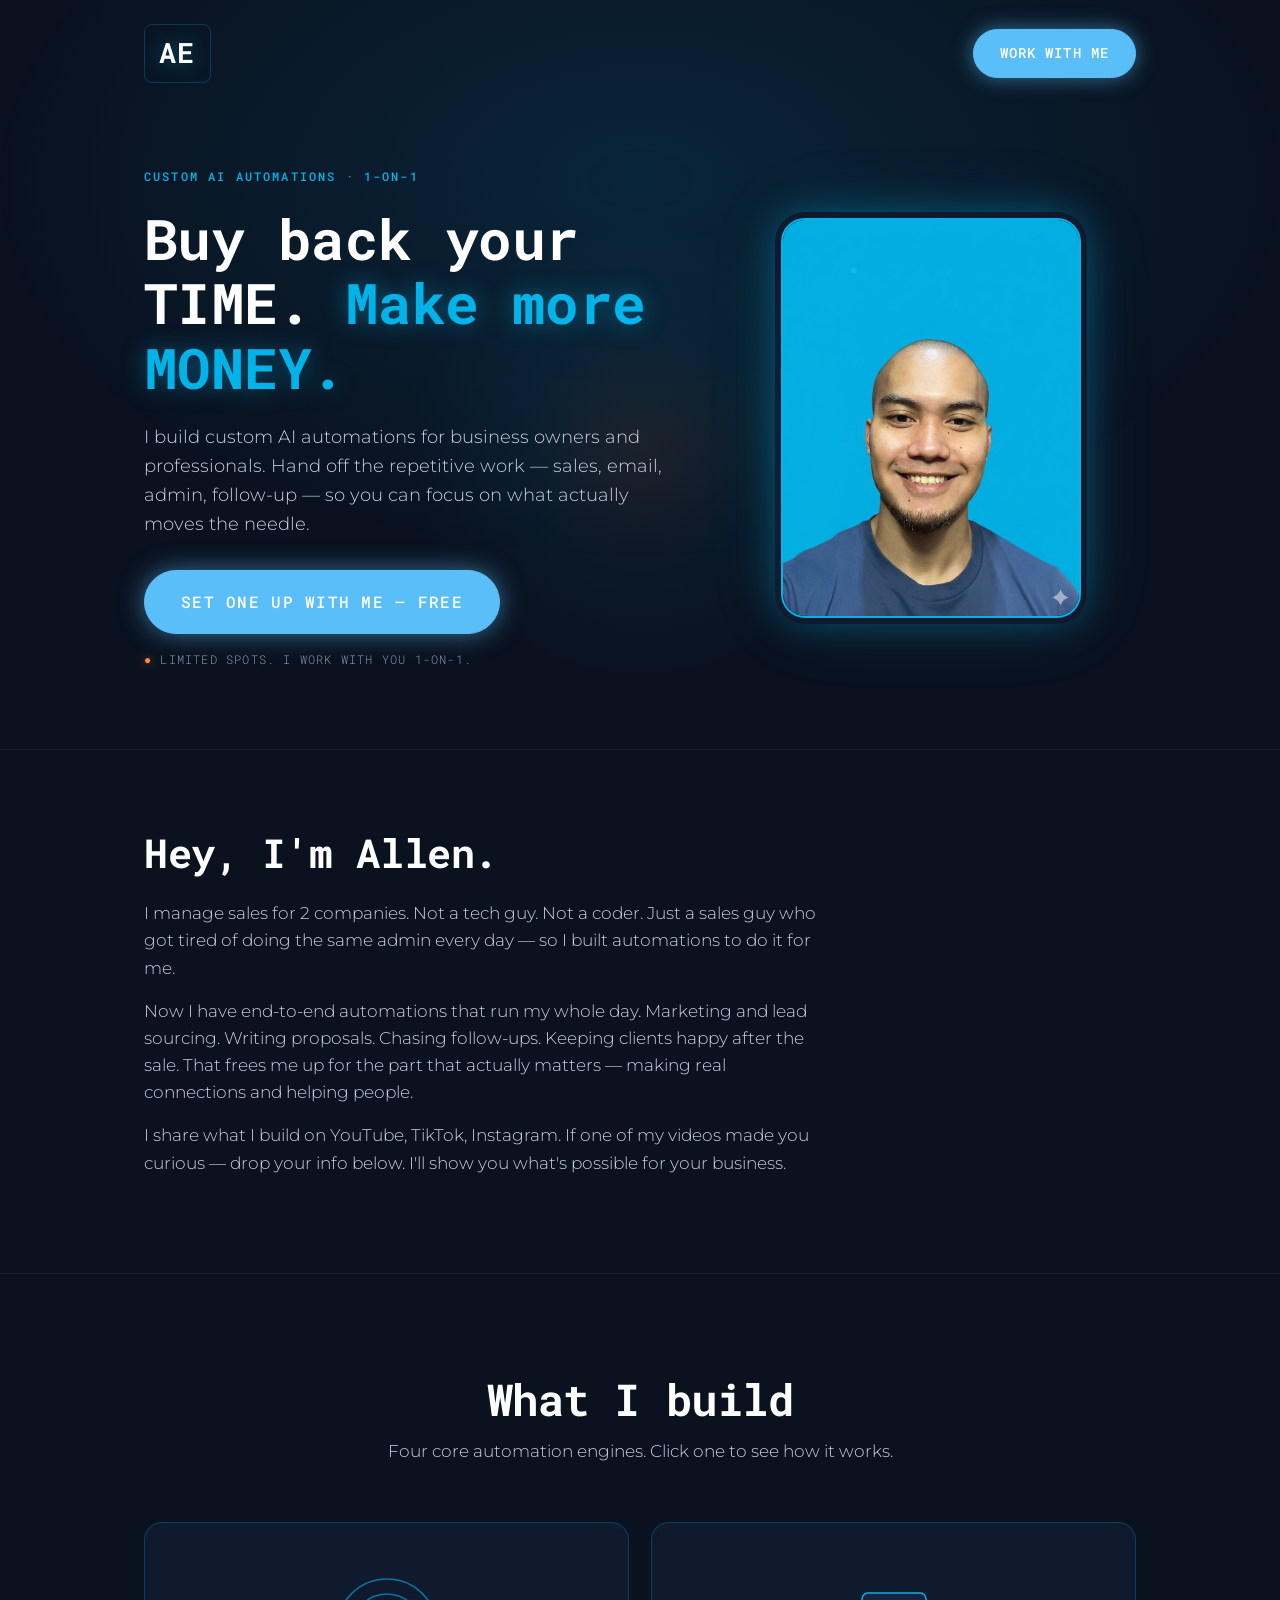
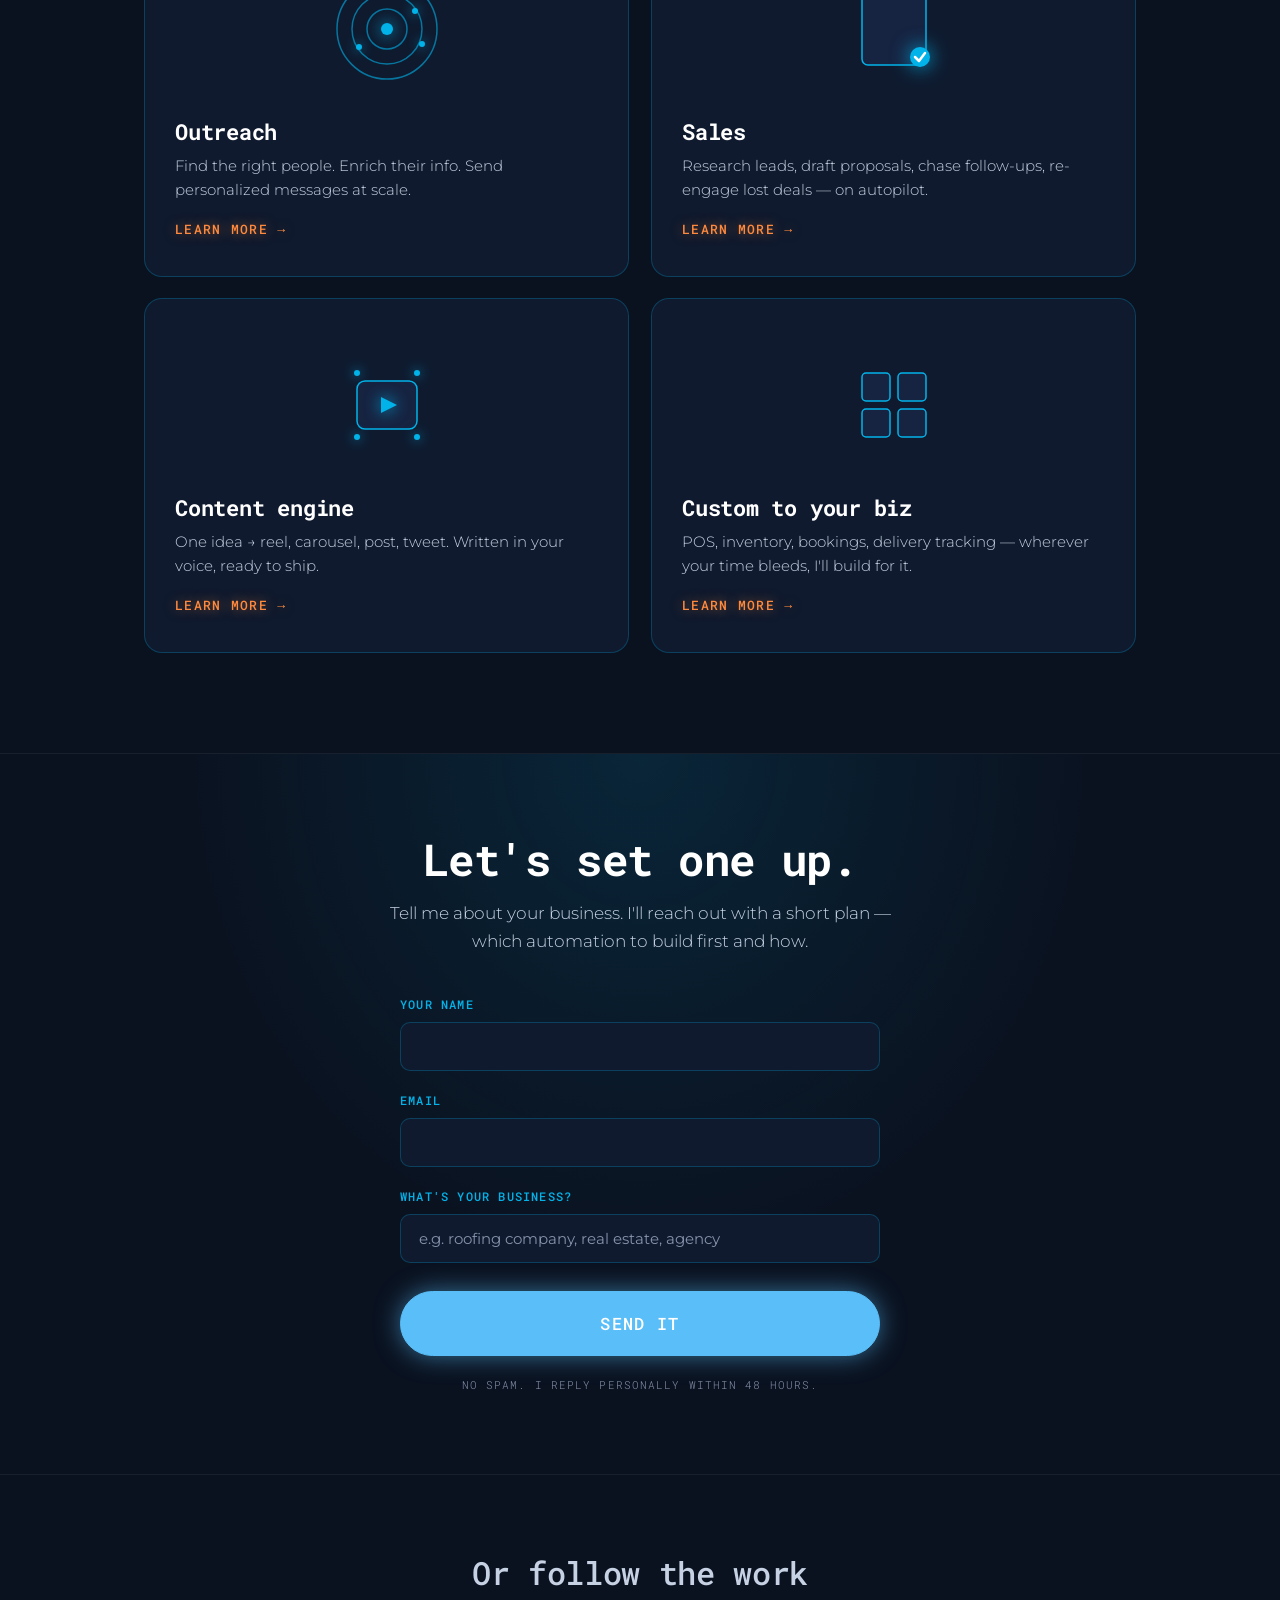
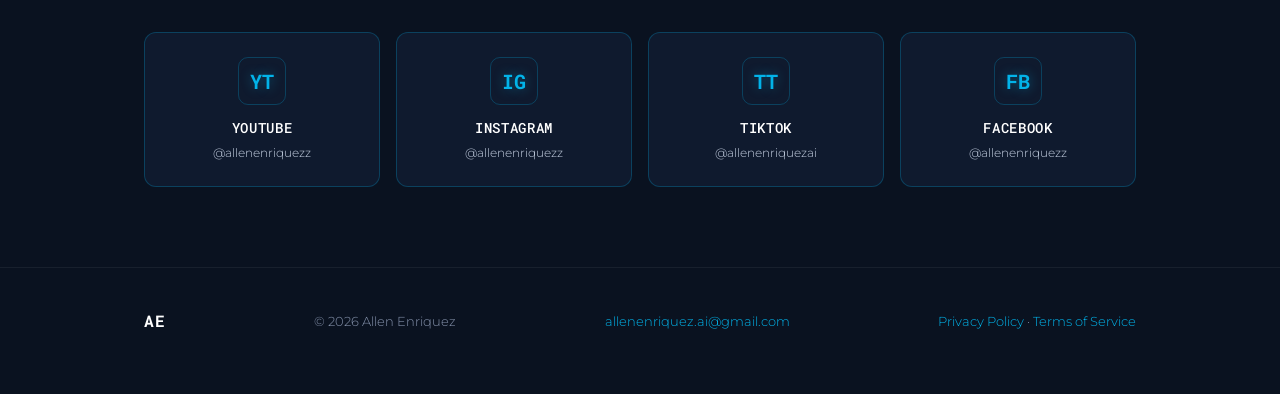
==== commit e03e9b04: "fix: add Privacy Policy and Terms of Service links to footer" ====
--- a/index.html
+++ b/index.html
@@ -185,6 +185,7 @@
     <p class="foot-logo">AE</p>
     <p>&copy; <span id="yr"></span> Allen Enriquez</p>
     <p><a href="mailto:allenenriquez.ai@gmail.com">allenenriquez.ai@gmail.com</a></p>
+    <p class="foot-legal"><a href="privacy.html">Privacy Policy</a> · <a href="terms.html">Terms of Service</a></p>
   </div>
 </footer>
 
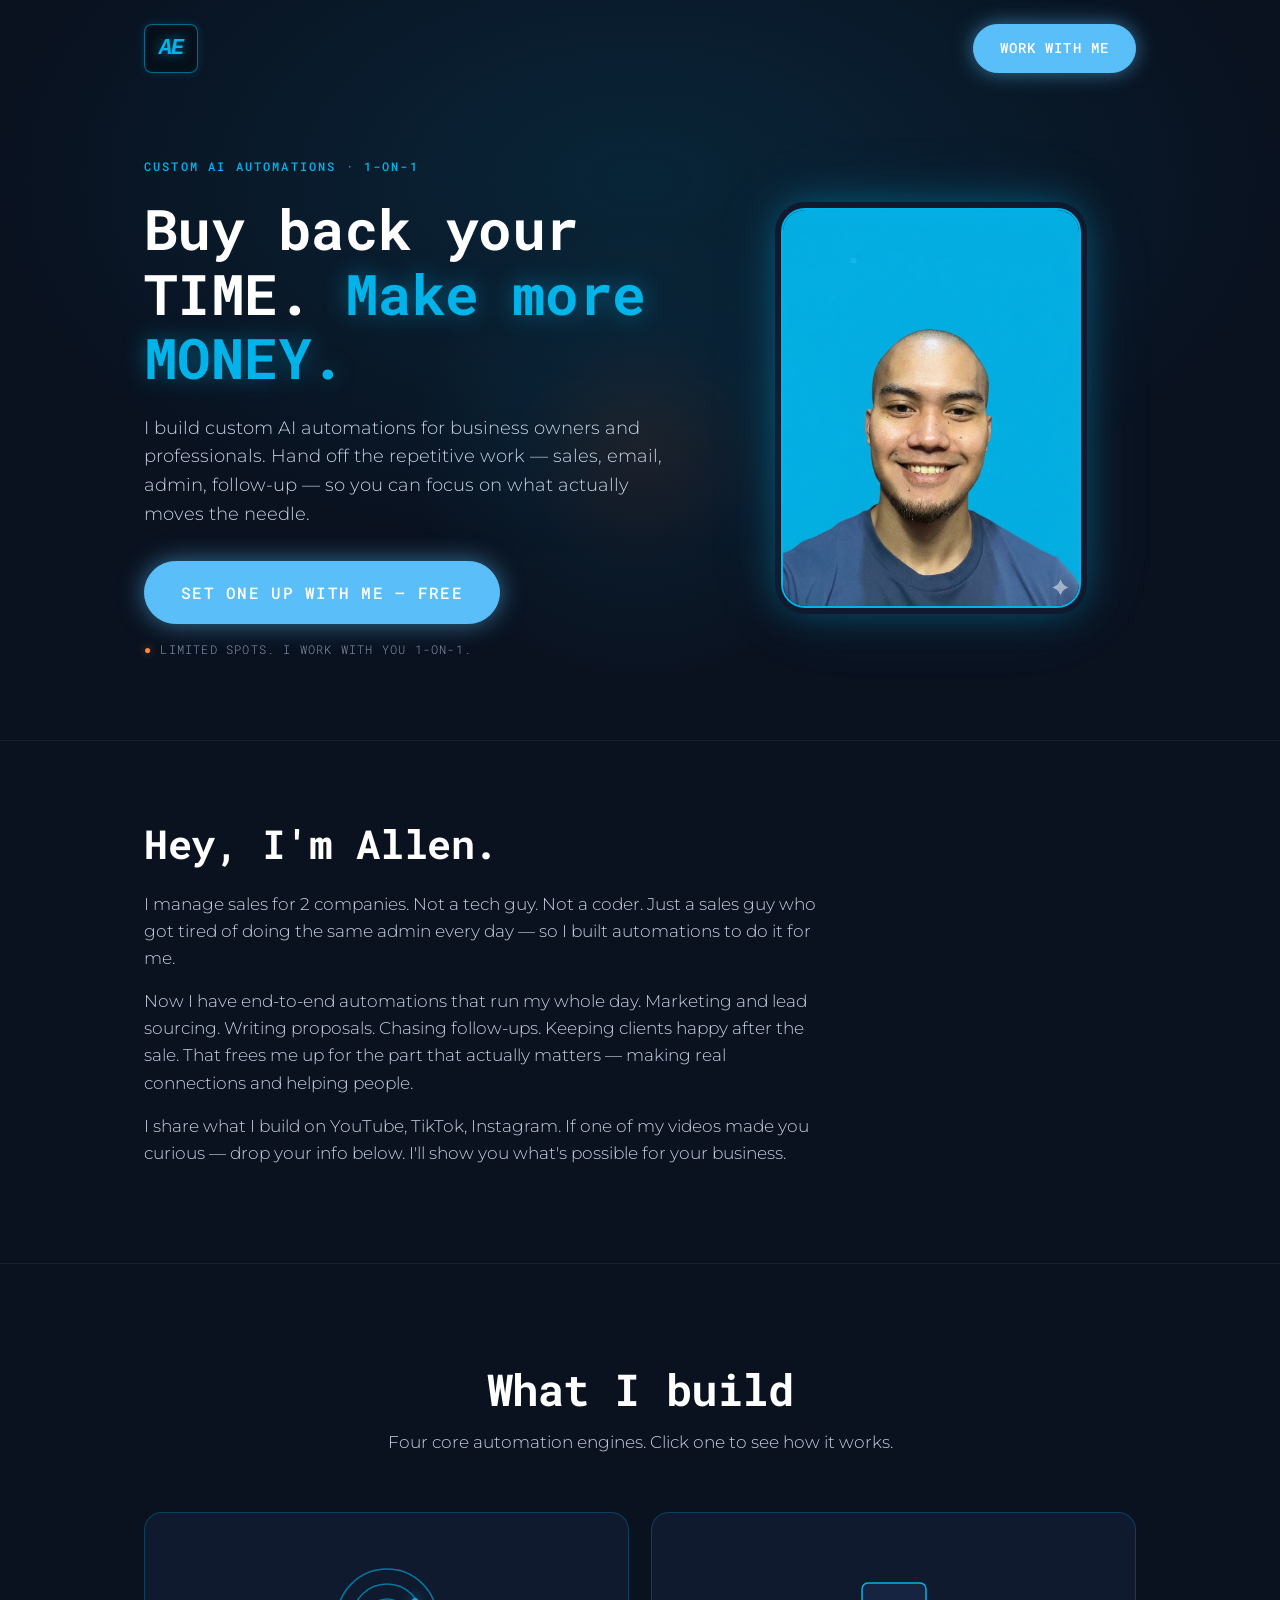
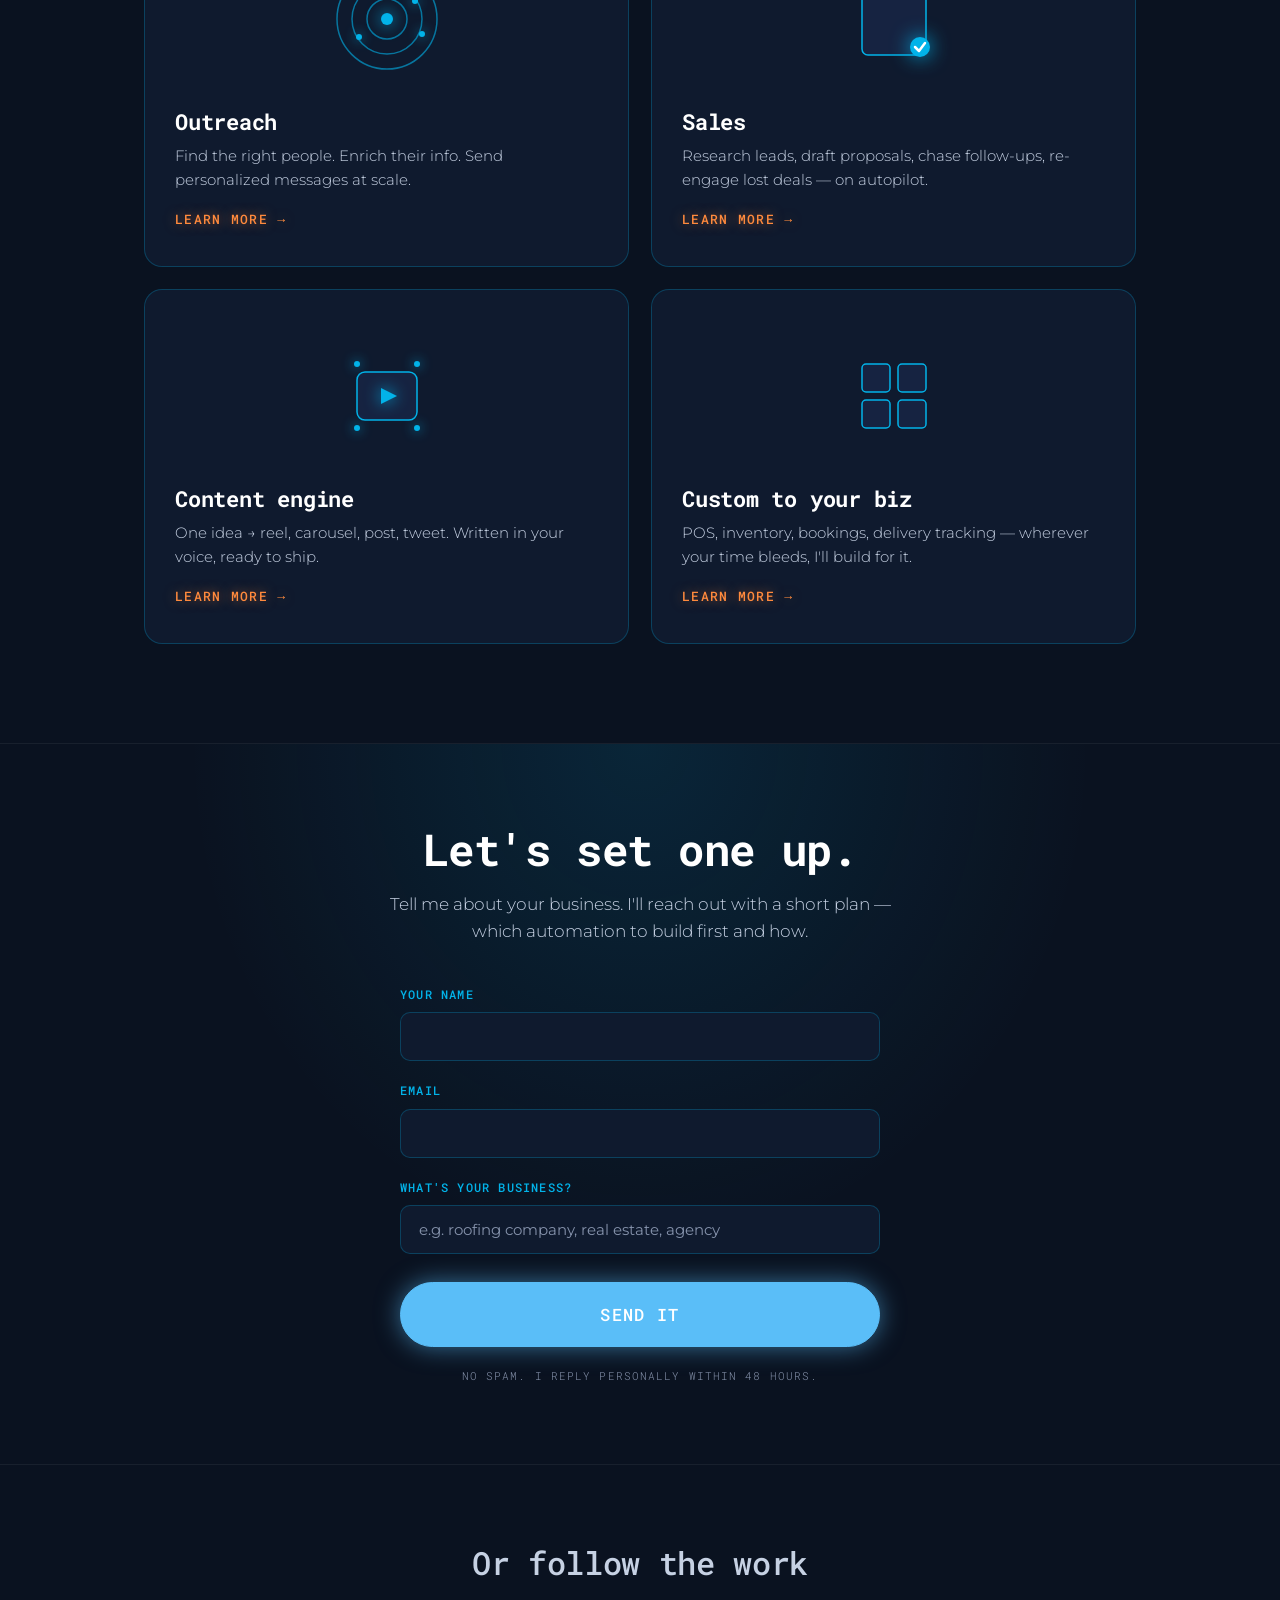
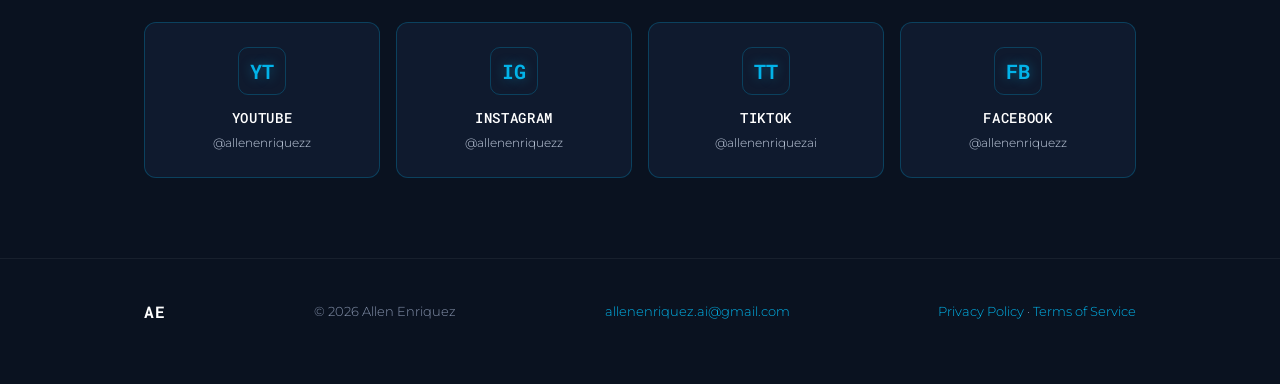
==== commit 33431055: "feat: update logo to match content hub AE monogram Cyan text, italic, tight tracking, dark bg, cyan " ====
--- a/index.html
+++ b/index.html
@@ -9,7 +9,7 @@
 <meta property="og:description" content="Custom AI automations for business owners and professionals. Buy back your time. Make more money." />
 <meta property="og:type" content="website" />
 <meta property="og:image" content="profile-original.png" />
-<link rel="icon" type="image/svg+xml" href="data:image/svg+xml,%3Csvg xmlns='http://www.w3.org/2000/svg' viewBox='0 0 64 64'%3E%3Crect width='64' height='64' rx='12' fill='%230A1420'/%3E%3Ctext x='32' y='42' font-family='Roboto Mono,monospace' font-size='26' font-weight='700' fill='%23ffffff' text-anchor='middle'%3EAE%3C/text%3E%3C/svg%3E" />
+<link rel="icon" type="image/svg+xml" href="data:image/svg+xml,%3Csvg xmlns='http://www.w3.org/2000/svg' viewBox='0 0 64 64'%3E%3Crect width='64' height='64' rx='14' fill='%2306101a'/%3E%3Crect x='1' y='1' width='62' height='62' rx='13' fill='none' stroke='%2302B3E9' stroke-opacity='0.55' stroke-width='1.5'/%3E%3Ctext x='32' y='42' font-family='Roboto Mono,monospace' font-size='26' font-weight='700' font-style='italic' fill='%2302B3E9' text-anchor='middle' letter-spacing='-1'%3EAE%3C/text%3E%3C/svg%3E" />
 <link rel="preconnect" href="https://fonts.googleapis.com" />
 <link rel="preconnect" href="https://fonts.gstatic.com" crossorigin />
 <link href="https://fonts.googleapis.com/css2?family=Montserrat:wght@300;400;600&family=Roboto+Mono:wght@500;700&display=swap" rel="stylesheet" />
--- a/style.css
+++ b/style.css
@@ -78,11 +78,14 @@
 .logo {
   font-family: 'Roboto Mono', monospace;
   font-weight: 700;
-  font-size: 28px;
-  color: var(--white);
-  letter-spacing: 0.05em;
-  text-shadow: 0 0 20px var(--blue-glow);
-  border: 1px solid var(--border);
+  font-style: italic;
+  font-size: 22px;
+  color: #02B3E9;
+  letter-spacing: -0.05em;
+  text-shadow: 0 0 12px rgba(2,179,233,0.6);
+  background: #06101a;
+  border: 1.5px solid rgba(2,179,233,0.55);
+  box-shadow: 0 0 10px rgba(2,179,233,0.18), inset 0 0 6px rgba(2,179,233,0.06);
   padding: 6px 14px;
   border-radius: 8px;
 }
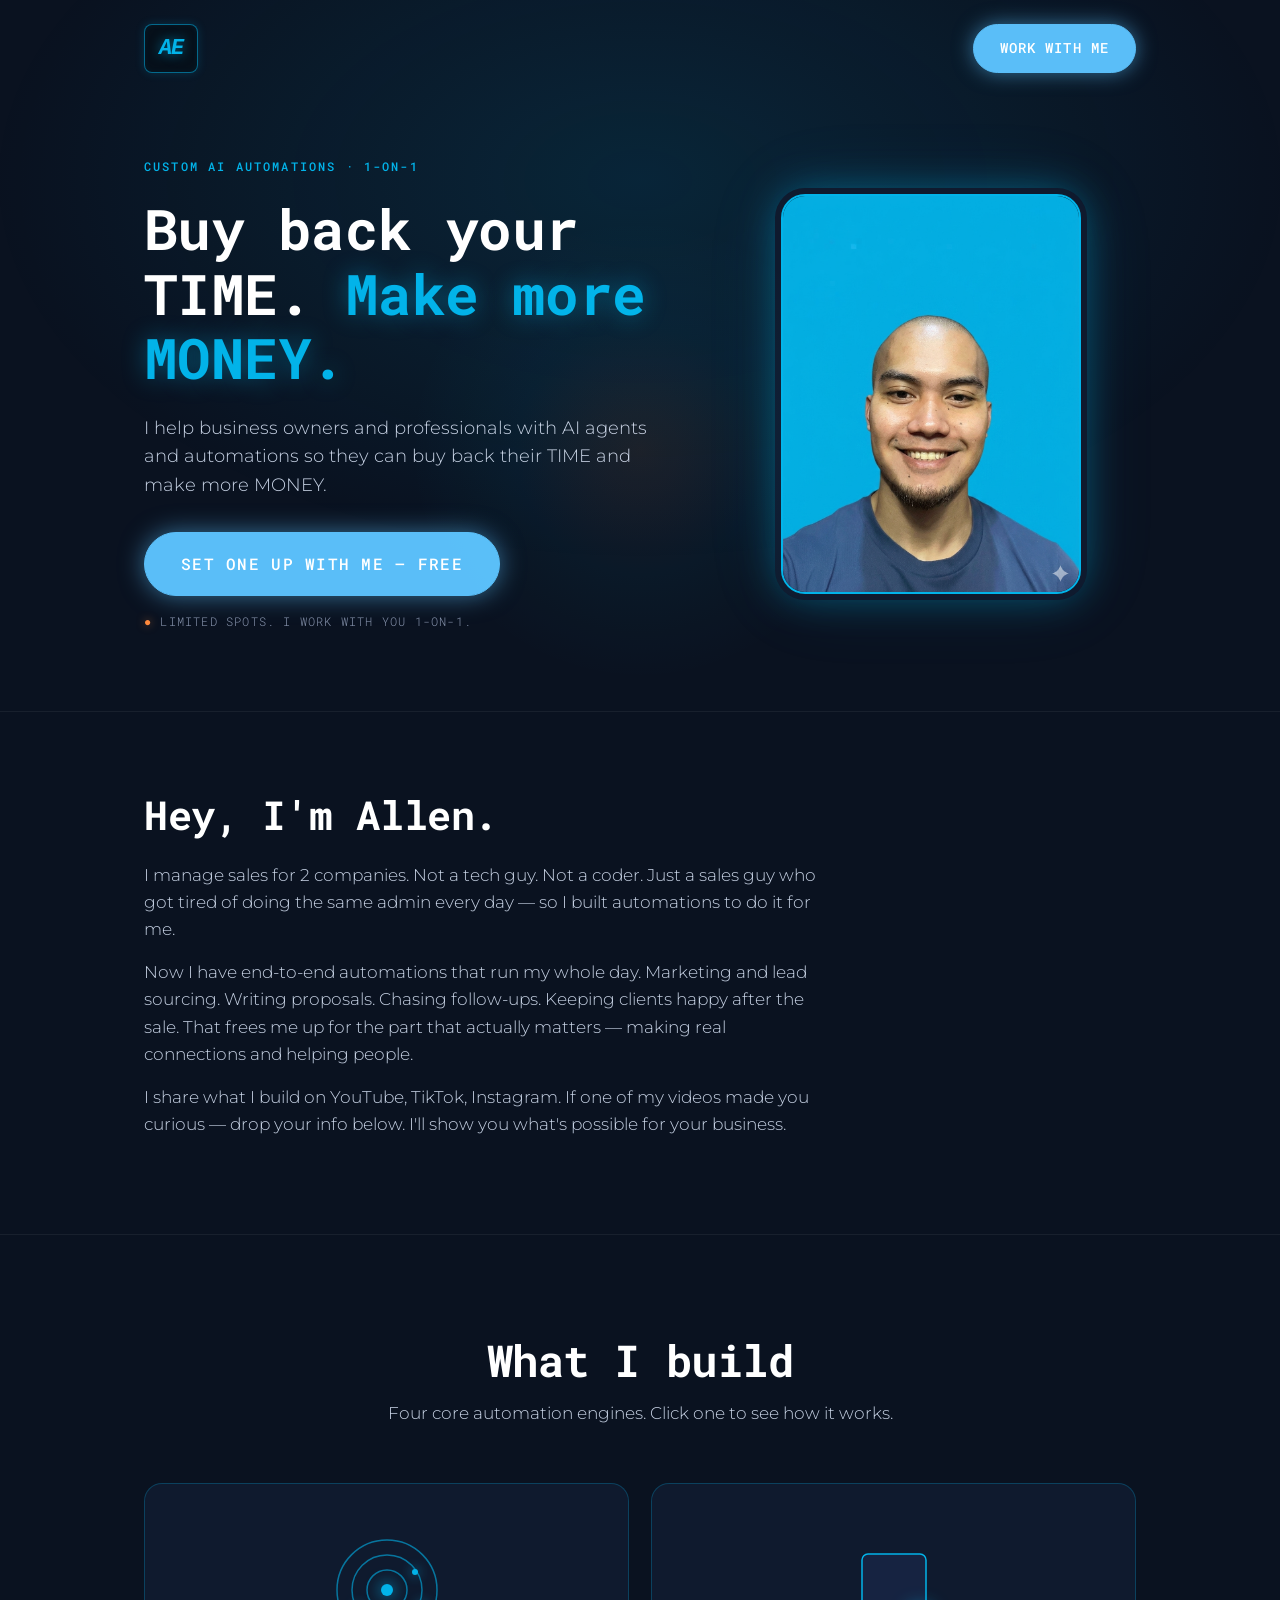
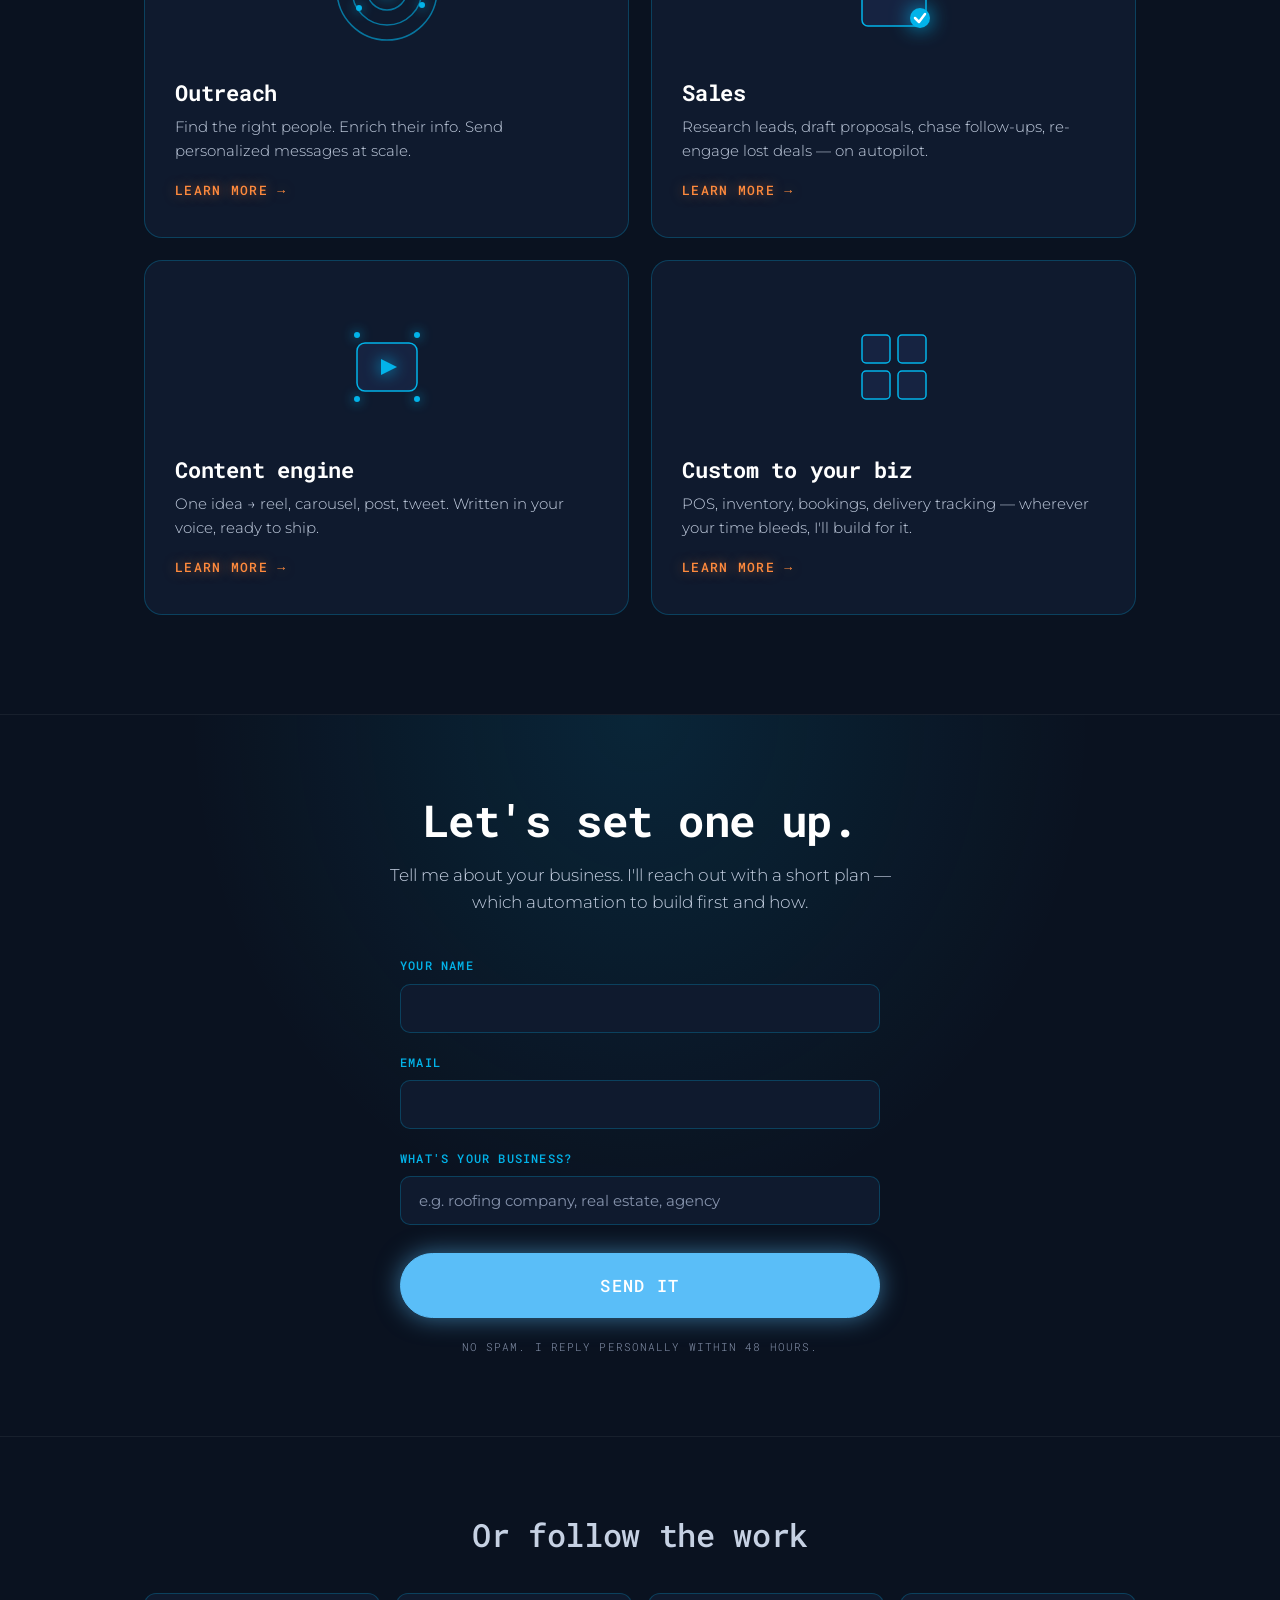
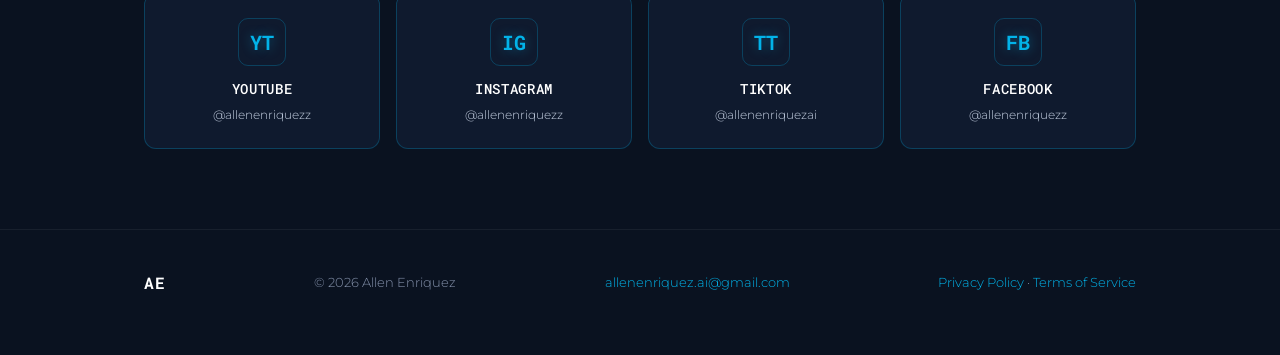
==== commit db40a369: "copy: update hero subtitle to AI agents + automations messaging Co-Authored-By: Claude Sonnet 4.6 <n" ====
--- a/index.html
+++ b/index.html
@@ -31,7 +31,7 @@
     <div class="hero-copy">
       <p class="kicker">CUSTOM AI AUTOMATIONS · 1-ON-1</p>
       <h1>Buy back your TIME. <span class="hl">Make more MONEY.</span></h1>
-      <p class="sub">I build custom AI automations for business owners and professionals. Hand off the repetitive work — sales, email, admin, follow-up — so you can focus on what actually moves the needle.</p>
+      <p class="sub">I help business owners and professionals with AI agents and automations so they can buy back their TIME and make more MONEY.</p>
       <div class="hero-photo mobile-only">
         <div class="photo-frame">
           <img src="profile-original.png" alt="Allen Enriquez" />
